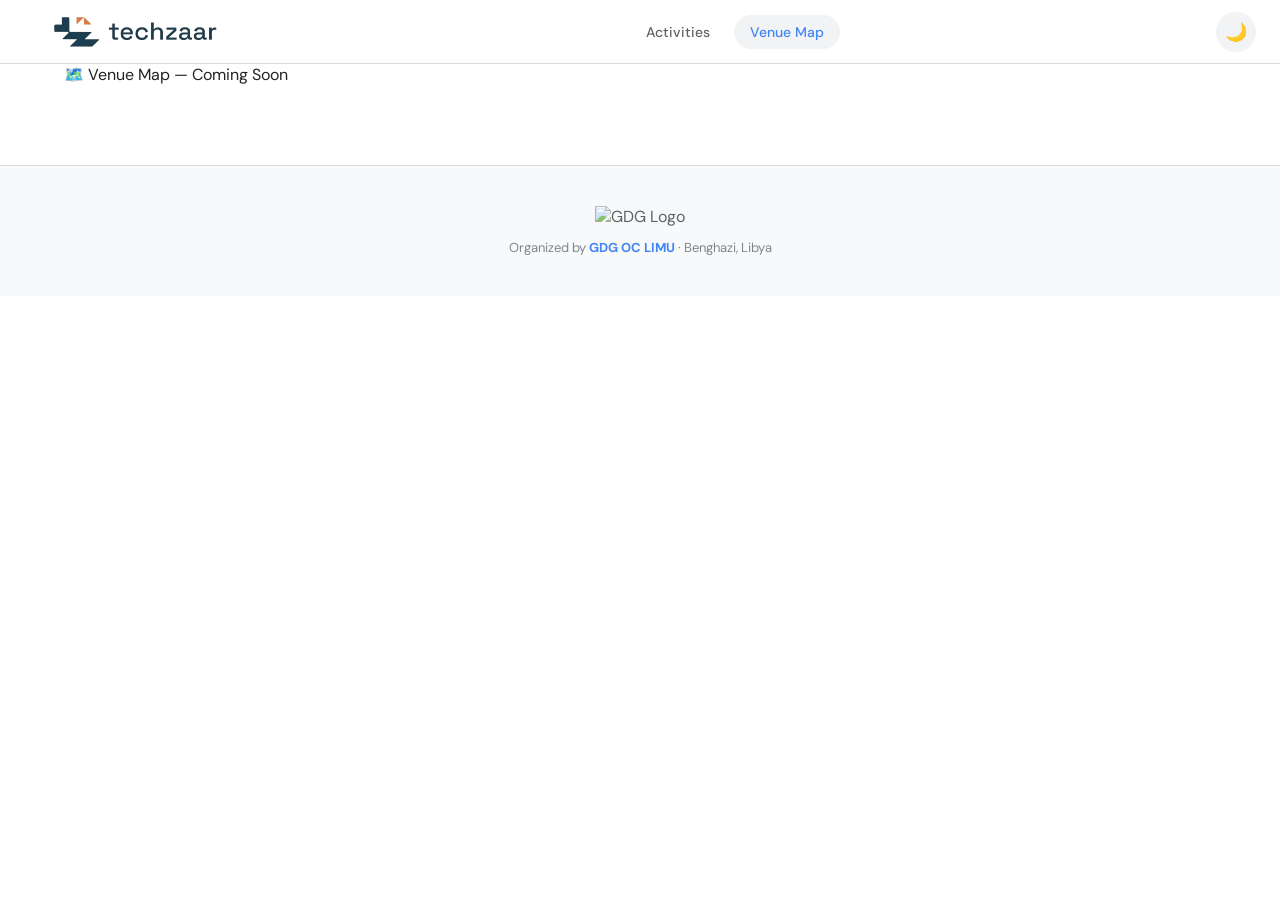
==== map.html @ ad178c6c "feat: implement dual TechZaar logos and update activity descriptions" ====
<!DOCTYPE html>
<html lang="en">

<head>
    <meta charset="UTF-8" />
    <meta name="viewport" content="width=device-width, initial-scale=1.0" />
    <title>Venue Map — TechZaar</title>
    <link rel="stylesheet" href="assets/css/style.css" />
    <link rel="stylesheet" href="assets/css/map.css" />
</head>

<body>

    <nav class="navbar" role="navigation" aria-label="Main navigation">
        <a href="index.html" class="nav-brand" aria-label="TechZaar Home">
            <img src="assets/images/techzaar.png" alt="TechZaar Logo" class="brand-logo logo-light" />
            <img src="assets/images/techzaar-dark.png" alt="TechZaar Logo" class="brand-logo logo-dark" />
        </a>
        <ul class="nav-links" id="navLinks" role="list">
            <li><a href="index.html">Activities</a></li>
            <li><a href="map.html" class="active">Venue Map</a></li>
        </ul>
        <div class="nav-actions">
            <button class="theme-toggle" id="themeToggle" aria-label="Toggle dark mode">🌙</button>
            <button class="hamburger" id="hamburger" aria-label="Open menu" aria-expanded="false">
                <span></span><span></span><span></span>
            </button>
        </div>
    </nav>

    <main style="padding-top:64px;">
        <div class="container">
            <div class="map-placeholder">
                🗺️ Venue Map — Coming Soon
            </div>
        </div>
    </main>

    <footer>
        <img src="assets/images/gdg-logo.webp" alt="GDG Logo" class="footer-logo" />
        <p>Organized by <strong>GDG OC LIMU</strong> · Benghazi, Libya</p>
    </footer>

    <script src="assets/js/main.js"></script>
    <script src="assets/js/map.js"></script>
</body>

</html>
---- assets/css/style.css ----
@import url('https://fonts.googleapis.com/css2?family=Google+Sans:wght@400;500;700&family=Google+Sans+Display:wght@400;700&family=Roboto+Mono:wght@400;500&display=swap');
@import url('https://fonts.googleapis.com/css2?family=DM+Sans:wght@300;400;500;600;700&family=DM+Mono:wght@400;500&display=swap');

:root {
    /* Google Brand Colors */
    --g-blue: #4285F4;
    --g-red: #EA4335;
    --g-yellow: #FBBC04;
    --g-green: #34A853;

    /* Light Mode */
    --bg-primary: #FFFFFF;
    --bg-secondary: #F8F9FA;
    --bg-surface: #FFFFFF;
    --bg-elevated: #F1F3F4;
    --text-primary: #202124;
    --text-secondary: #5F6368;
    --text-tertiary: #80868B;
    --border-color: #DADCE0;
    --shadow-sm: 0 1px 3px rgba(60, 64, 67, 0.12), 0 1px 2px rgba(60, 64, 67, 0.08);
    --shadow-md: 0 2px 6px rgba(60, 64, 67, 0.15), 0 1px 4px rgba(60, 64, 67, 0.1);
    --shadow-lg: 0 4px 16px rgba(60, 64, 67, 0.2), 0 2px 8px rgba(60, 64, 67, 0.12);
    --nav-bg: rgba(255, 255, 255, 0.92);
    --chip-bg: #E8F0FE;
    --chip-text: #1967D2;
}

[data-theme="dark"] {
    --bg-primary: #0D0D0D;
    --bg-secondary: #141414;
    --bg-surface: #1C1C1E;
    --bg-elevated: #2C2C2E;
    --text-primary: #E8EAED;
    --text-secondary: #9AA0A6;
    --text-tertiary: #5F6368;
    --border-color: #2C2C2E;
    --shadow-sm: 0 1px 3px rgba(0, 0, 0, 0.4), 0 1px 2px rgba(0, 0, 0, 0.3);
    --shadow-md: 0 2px 6px rgba(0, 0, 0, 0.5), 0 1px 4px rgba(0, 0, 0, 0.4);
    --shadow-lg: 0 4px 16px rgba(0, 0, 0, 0.6), 0 2px 8px rgba(0, 0, 0, 0.5);
    --nav-bg: rgba(13, 13, 13, 0.92);
    --chip-bg: #1A237E22;
    --chip-text: #8AB4F8;
}

*,
*::before,
*::after {
    box-sizing: border-box;
    margin: 0;
    padding: 0;
}

html {
    scroll-behavior: smooth;
}

body {
    font-family: 'DM Sans', sans-serif;
    background: var(--bg-primary);
    color: var(--text-primary);
    transition: background 0.3s ease, color 0.3s ease;
    -webkit-font-smoothing: antialiased;
    overflow-x: hidden;
}

/* ── NAVBAR ── */
.navbar {
    position: fixed;
    top: 0;
    left: 0;
    right: 0;
    z-index: 1000;
    background: var(--nav-bg);
    backdrop-filter: blur(20px);
    -webkit-backdrop-filter: blur(20px);
    border-bottom: 1px solid var(--border-color);
    padding: 0 24px;
    height: 64px;
    display: flex;
    align-items: center;
    justify-content: space-between;
    transition: background 0.3s ease, border-color 0.3s ease;
}

.nav-brand {
    display: flex;
    align-items: center;
    gap: 12px;
    text-decoration: none;
}

.brand-logo {
    height: 38px;
    width: auto;
    object-fit: contain;
    display: block;
}

.logo-dark {
    display: none;
}

[data-theme="dark"] .logo-light {
    display: none;
}

[data-theme="dark"] .logo-dark {
    display: block;
}

.nav-links {
    display: flex;
    align-items: center;
    gap: 8px;
    list-style: none;
}

.nav-links a {
    font-family: 'DM Sans', sans-serif;
    font-size: 14px;
    font-weight: 500;
    color: var(--text-secondary);
    text-decoration: none;
    padding: 8px 16px;
    border-radius: 20px;
    transition: all 0.2s ease;
}

.nav-links a:hover,
.nav-links a.active {
    background: var(--bg-elevated);
    color: var(--text-primary);
}

.nav-links a.active {
    color: var(--g-blue);
}

.nav-actions {
    display: flex;
    align-items: center;
    gap: 8px;
}

/* Theme Toggle */
.theme-toggle {
    width: 40px;
    height: 40px;
    border-radius: 50%;
    border: none;
    background: var(--bg-elevated);
    color: var(--text-secondary);
    cursor: pointer;
    display: flex;
    align-items: center;
    justify-content: center;
    transition: all 0.2s ease;
    font-size: 18px;
}

.theme-toggle:hover {
    background: var(--border-color);
    color: var(--text-primary);
}

/* Mobile menu */
.hamburger {
    display: none;
    flex-direction: column;
    gap: 5px;
    background: none;
    border: none;
    cursor: pointer;
    padding: 8px;
}

.hamburger span {
    display: block;
    width: 22px;
    height: 2px;
    background: var(--text-primary);
    border-radius: 2px;
    transition: all 0.3s ease;
}

/* ── FOOTER ── */
footer {
    background: var(--bg-secondary);
    border-top: 1px solid var(--border-color);
    padding: 40px 24px;
    text-align: center;
    margin-top: 80px;
}

.footer-logo {
    width: 32px;
    height: 32px;
    object-fit: contain;
    margin-bottom: 12px;
    opacity: 0.7;
}

footer p {
    font-size: 13px;
    color: var(--text-tertiary);
    font-weight: 400;
}

footer strong {
    color: var(--g-blue);
}

/* ── UTILITY ── */
.container {
    max-width: 1200px;
    margin: 0 auto;
    padding: 0 24px;
}

.google-dot {
    display: inline-block;
    width: 8px;
    height: 8px;
    border-radius: 50%;
}

.dot-blue {
    background: var(--g-blue);
}

.dot-red {
    background: var(--g-red);
}

.dot-yellow {
    background: var(--g-yellow);
}

.dot-green {
    background: var(--g-green);
}

/* ── RESPONSIVE ── */
@media (max-width: 768px) {
    .nav-links {
        display: none;
        position: absolute;
        top: 64px;
        left: 0;
        right: 0;
        background: var(--bg-surface);
        border-bottom: 1px solid var(--border-color);
        flex-direction: column;
        padding: 16px;
        gap: 4px;
    }

    .nav-links.open {
        display: flex;
    }

    .nav-links a {
        width: 100%;
        text-align: center;
    }

    .hamburger {
        display: flex;
    }
}
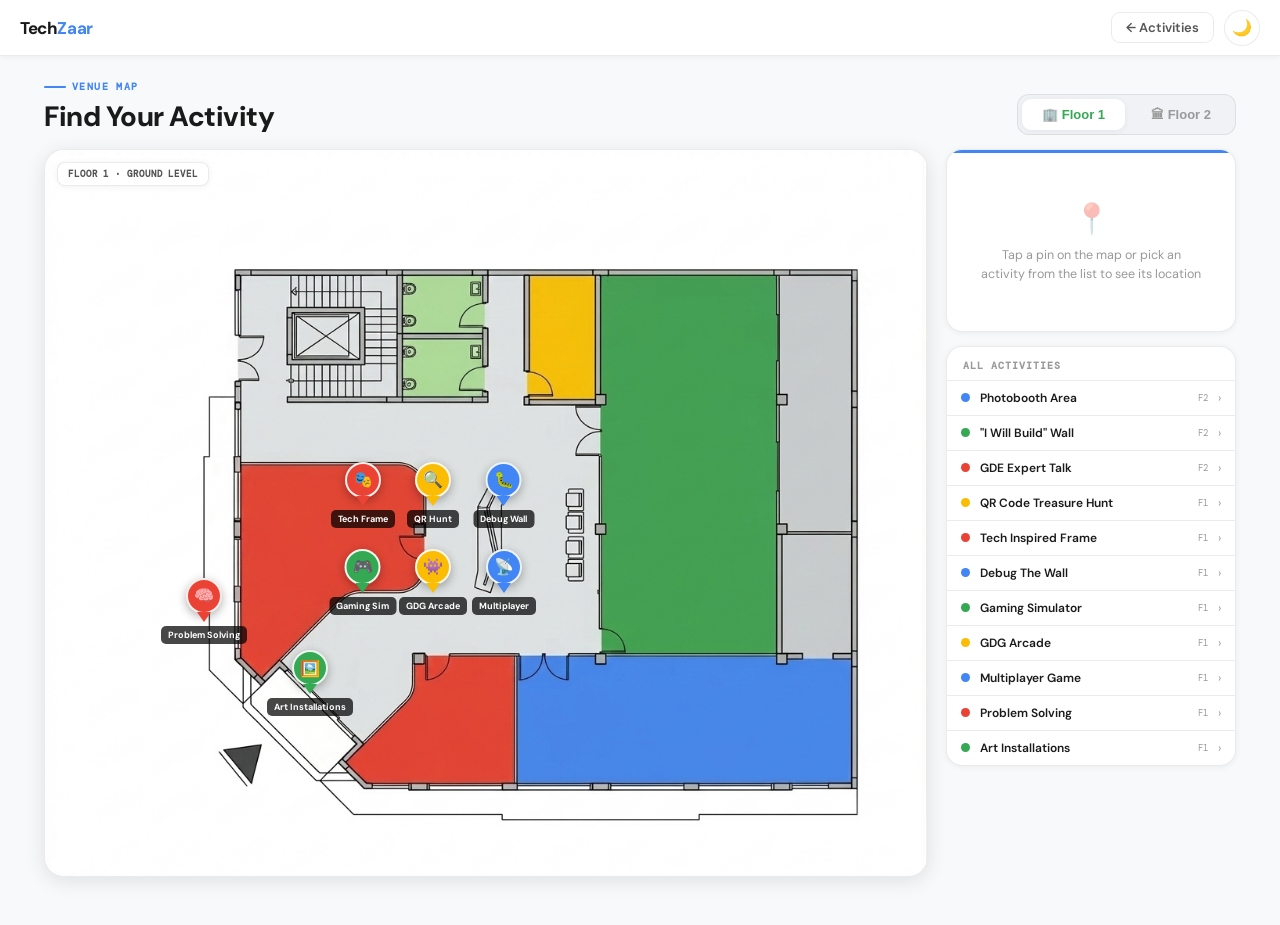
==== commit 98dd89e5: "map" ====
--- a/map.html
+++ b/map.html
@@ -1,48 +1,910 @@
 <!DOCTYPE html>
-<html lang="en">
+<html lang="en" data-theme="light">
 
 <head>
-    <meta charset="UTF-8" />
-    <meta name="viewport" content="width=device-width, initial-scale=1.0" />
-    <title>Venue Map — TechZaar</title>
-    <link rel="stylesheet" href="assets/css/style.css" />
-    <link rel="stylesheet" href="assets/css/map.css" />
+    <meta charset="UTF-8">
+    <meta name="viewport" content="width=device-width, initial-scale=1.0">
+    <title>TechZaar — Venue Map</title>
+    <link rel="preconnect" href="https://fonts.googleapis.com">
+    <link rel="preconnect" href="https://fonts.gstatic.com" crossorigin>
+    <link
+        href="https://fonts.googleapis.com/css2?family=DM+Sans:wght@400;500;600;700;800&family=DM+Mono:wght@500;600&display=swap"
+        rel="stylesheet">
+    <style>
+        :root {
+            --blue: #4285F4;
+            --red: #EA4335;
+            --yellow: #FBBC04;
+            --green: #34A853;
+            --bg: #f8f9fa;
+            --bg2: #f0f2f5;
+            --surf: rgba(255, 255, 255, .88);
+            --elev: #fff;
+            --t1: #1a1a1a;
+            --t2: #555;
+            --t3: #999;
+            --bdr: rgba(0, 0, 0, .08);
+            --s1: 0 1px 6px rgba(0, 0, 0, .06);
+            --s2: 0 4px 20px rgba(0, 0, 0, .10);
+            --s3: 0 8px 32px rgba(0, 0, 0, .14);
+        }
+
+        [data-theme="dark"] {
+            --bg: #0f0f0f;
+            --bg2: #1a1a1a;
+            --surf: rgba(28, 28, 28, .92);
+            --elev: #202020;
+            --t1: #f0f0f0;
+            --t2: #aaa;
+            --t3: #666;
+            --bdr: rgba(255, 255, 255, .08);
+            --s1: 0 1px 6px rgba(0, 0, 0, .3);
+            --s2: 0 4px 20px rgba(0, 0, 0, .4);
+            --s3: 0 8px 32px rgba(0, 0, 0, .5);
+        }
+
+        * {
+            margin: 0;
+            padding: 0;
+            box-sizing: border-box;
+        }
+
+        body {
+            font-family: 'DM Sans', sans-serif;
+            background: var(--bg);
+            color: var(--t1);
+            min-height: 100vh;
+        }
+
+        /* NAV */
+        nav {
+            position: fixed;
+            top: 0;
+            left: 0;
+            right: 0;
+            z-index: 100;
+            height: 56px;
+            display: flex;
+            align-items: center;
+            justify-content: space-between;
+            padding: 0 20px;
+            background: var(--surf);
+            backdrop-filter: blur(16px);
+            -webkit-backdrop-filter: blur(16px);
+            border-bottom: 1px solid var(--bdr);
+            box-shadow: var(--s1);
+        }
+
+        .brand {
+            font-size: 17px;
+            font-weight: 800;
+            letter-spacing: -.4px;
+            color: var(--t1);
+            text-decoration: none;
+        }
+
+        .brand em {
+            font-style: normal;
+            color: var(--blue);
+        }
+
+        .nav-right {
+            display: flex;
+            align-items: center;
+            gap: 10px;
+        }
+
+        .back-btn {
+            display: flex;
+            align-items: center;
+            gap: 6px;
+            font-size: 13px;
+            font-weight: 600;
+            color: var(--t2);
+            text-decoration: none;
+            padding: 6px 14px;
+            border-radius: 9px;
+            border: 1.5px solid var(--bdr);
+            background: var(--elev);
+            transition: all .2s;
+        }
+
+        .back-btn:hover {
+            color: var(--blue);
+            border-color: var(--blue);
+        }
+
+        .theme-btn {
+            width: 36px;
+            height: 36px;
+            border-radius: 50%;
+            border: 1.5px solid var(--bdr);
+            background: var(--elev);
+            cursor: pointer;
+            font-size: 16px;
+            display: flex;
+            align-items: center;
+            justify-content: center;
+        }
+
+        /* PAGE */
+        .page {
+            padding-top: 56px;
+        }
+
+        .map-header {
+            max-width: 1240px;
+            margin: 0 auto;
+            padding: 24px 24px 14px;
+            display: flex;
+            align-items: flex-end;
+            justify-content: space-between;
+            flex-wrap: wrap;
+            gap: 12px;
+        }
+
+        .eyebrow {
+            font-family: 'DM Mono', monospace;
+            font-size: 10px;
+            font-weight: 600;
+            letter-spacing: .14em;
+            text-transform: uppercase;
+            color: var(--blue);
+            display: flex;
+            align-items: center;
+            gap: 6px;
+            margin-bottom: 5px;
+        }
+
+        .eyebrow::before {
+            content: '';
+            width: 22px;
+            height: 2px;
+            background: var(--blue);
+            border-radius: 2px;
+        }
+
+        h1 {
+            font-size: clamp(20px, 3.5vw, 28px);
+            font-weight: 800;
+            letter-spacing: -.5px;
+        }
+
+        /* Floor tabs */
+        .floor-tabs {
+            display: flex;
+            gap: 6px;
+            background: var(--bg2);
+            border-radius: 12px;
+            padding: 4px;
+            border: 1px solid var(--bdr);
+        }
+
+        .ftab {
+            padding: 8px 20px;
+            border-radius: 9px;
+            font-size: 13px;
+            font-weight: 700;
+            cursor: pointer;
+            border: none;
+            background: transparent;
+            color: var(--t3);
+            transition: all .22s;
+        }
+
+        .ftab.active {
+            background: var(--elev);
+            color: var(--t1);
+            box-shadow: var(--s1);
+        }
+
+        .ftab.active.f1 {
+            color: var(--green);
+        }
+
+        .ftab.active.f2 {
+            color: var(--blue);
+        }
+
+        /* LAYOUT */
+        .map-layout {
+            max-width: 1240px;
+            margin: 0 auto;
+            padding: 0 24px 48px;
+            display: grid;
+            grid-template-columns: 1fr 290px;
+            gap: 18px;
+            align-items: start;
+        }
+
+        /* MAP CONTAINER */
+        .map-wrap {
+            border-radius: 20px;
+            border: 1.5px solid var(--bdr);
+            box-shadow: var(--s2);
+            overflow: hidden;
+            background: var(--elev);
+        }
+
+        .map-floor {
+            display: none;
+            position: relative;
+        }
+
+        .map-floor.on {
+            display: block;
+        }
+
+        /* THE REAL MAP IMAGE */
+        .map-img {
+            width: 100%;
+            display: block;
+            height: auto;
+        }
+
+        /* PIN OVERLAY — sits on top of image */
+        .pins-overlay {
+            position: absolute;
+            inset: 0;
+            pointer-events: none;
+        }
+
+        .pin {
+            position: absolute;
+            transform: translate(-50%, -100%);
+            pointer-events: all;
+            cursor: pointer;
+            display: flex;
+            flex-direction: column;
+            align-items: center;
+            transition: transform .2s;
+        }
+
+        .pin:hover {
+            transform: translate(-50%, -100%) scale(1.15);
+        }
+
+        /* Pin head */
+        .pin-head {
+            width: 36px;
+            height: 36px;
+            border-radius: 50%;
+            display: flex;
+            align-items: center;
+            justify-content: center;
+            font-size: 16px;
+            box-shadow: 0 3px 10px rgba(0, 0, 0, .3);
+            border: 2.5px solid rgba(255, 255, 255, .9);
+            transition: box-shadow .25s;
+            flex-shrink: 0;
+        }
+
+        .pin:hover .pin-head {
+            box-shadow: 0 5px 18px rgba(0, 0, 0, .45);
+        }
+
+        .pin.lit .pin-head {
+            animation: glow .9s ease infinite;
+        }
+
+        /* Pin tail */
+        .pin-tail {
+            width: 0;
+            height: 0;
+            border-left: 7px solid transparent;
+            border-right: 7px solid transparent;
+            margin-top: -2px;
+        }
+
+        /* Pin label */
+        .pin-label {
+            background: rgba(0, 0, 0, .72);
+            color: #fff;
+            font-size: 9px;
+            font-weight: 700;
+            padding: 3px 7px;
+            border-radius: 5px;
+            white-space: nowrap;
+            margin-top: 4px;
+            font-family: 'DM Sans', sans-serif;
+            pointer-events: none;
+        }
+
+        /* Pulse ring on lit pin */
+        .pin.lit::before {
+            content: '';
+            position: absolute;
+            top: 50%;
+            left: 50%;
+            transform: translate(-50%, -60%);
+            width: 36px;
+            height: 36px;
+            border-radius: 50%;
+            border: 3px solid var(--pin-color, #4285F4);
+            animation: ripple 1.1s ease-out infinite;
+            pointer-events: none;
+        }
+
+        @keyframes ripple {
+            0% {
+                transform: translate(-50%, -60%) scale(1);
+                opacity: .8;
+            }
+
+            100% {
+                transform: translate(-50%, -60%) scale(2.2);
+                opacity: 0;
+            }
+        }
+
+        @keyframes glow {
+
+            0%,
+            100% {
+                box-shadow: 0 3px 10px rgba(0, 0, 0, .3), 0 0 0 0 var(--pin-color, #4285F4);
+            }
+
+            50% {
+                box-shadow: 0 5px 18px rgba(0, 0, 0, .4), 0 0 18px 4px var(--pin-color, #4285F4);
+            }
+        }
+
+        /* Floor badge */
+        .floor-badge {
+            position: absolute;
+            top: 12px;
+            left: 12px;
+            z-index: 10;
+            font-family: 'DM Mono', monospace;
+            font-size: 9px;
+            font-weight: 600;
+            letter-spacing: .1em;
+            text-transform: uppercase;
+            background: var(--elev);
+            border: 1px solid var(--bdr);
+            padding: 5px 10px;
+            border-radius: 8px;
+            color: var(--t2);
+            box-shadow: var(--s1);
+        }
+
+        /* SIDEBAR */
+        .sidebar {
+            display: flex;
+            flex-direction: column;
+            gap: 14px;
+        }
+
+        .info-card {
+            background: var(--elev);
+            border-radius: 16px;
+            border: 1.5px solid var(--bdr);
+            box-shadow: var(--s1);
+            overflow: hidden;
+        }
+
+        .info-bar {
+            height: 3px;
+            background: var(--blue);
+            transition: background .3s;
+        }
+
+        .info-body {
+            padding: 18px;
+        }
+
+        .info-empty {
+            display: flex;
+            flex-direction: column;
+            align-items: center;
+            gap: 8px;
+            padding: 28px 16px;
+            text-align: center;
+            color: var(--t3);
+        }
+
+        .info-empty-ico {
+            font-size: 30px;
+            opacity: .35;
+        }
+
+        .info-empty-txt {
+            font-size: 12.5px;
+            line-height: 1.55;
+        }
+
+        .info-detail {
+            display: none;
+        }
+
+        .info-detail.on {
+            display: block;
+        }
+
+        .info-floor {
+            display: inline-block;
+            font-family: 'DM Mono', monospace;
+            font-size: 9px;
+            font-weight: 600;
+            letter-spacing: .1em;
+            text-transform: uppercase;
+            padding: 3px 9px;
+            border-radius: 5px;
+            margin-bottom: 10px;
+        }
+
+        .info-ico {
+            font-size: 26px;
+            display: block;
+            margin-bottom: 6px;
+        }
+
+        .info-name {
+            font-size: 15px;
+            font-weight: 800;
+            letter-spacing: -.3px;
+            margin-bottom: 5px;
+        }
+
+        .info-desc {
+            font-size: 12px;
+            line-height: 1.65;
+            color: var(--t2);
+            margin-bottom: 12px;
+        }
+
+        .info-loc {
+            display: flex;
+            align-items: flex-start;
+            gap: 8px;
+            background: var(--bg2);
+            border-radius: 9px;
+            padding: 9px 12px;
+            font-size: 12px;
+            font-weight: 600;
+        }
+
+        .info-tag {
+            display: inline-flex;
+            align-items: center;
+            gap: 4px;
+            font-family: 'DM Mono', monospace;
+            font-size: 9px;
+            font-weight: 600;
+            letter-spacing: .05em;
+            text-transform: uppercase;
+            padding: 4px 9px;
+            border-radius: 6px;
+            margin-top: 10px;
+        }
+
+        /* List */
+        .act-list {
+            background: var(--elev);
+            border-radius: 16px;
+            border: 1.5px solid var(--bdr);
+            box-shadow: var(--s1);
+            overflow: hidden;
+        }
+
+        .list-hdr {
+            padding: 12px 16px 8px;
+            font-size: 10px;
+            font-weight: 700;
+            color: var(--t3);
+            text-transform: uppercase;
+            letter-spacing: .1em;
+            border-bottom: 1px solid var(--bdr);
+            font-family: 'DM Mono', monospace;
+        }
+
+        .li {
+            display: flex;
+            align-items: center;
+            gap: 10px;
+            padding: 9px 14px;
+            cursor: pointer;
+            border-bottom: 1px solid var(--bdr);
+            transition: background .15s;
+        }
+
+        .li:last-child {
+            border-bottom: none;
+        }
+
+        .li:hover {
+            background: var(--bg2);
+        }
+
+        .li.on {
+            background: color-mix(in srgb, var(--lc) 10%, transparent);
+        }
+
+        .li-dot {
+            width: 9px;
+            height: 9px;
+            border-radius: 50%;
+            background: var(--lc);
+            flex-shrink: 0;
+        }
+
+        .li-name {
+            font-size: 12px;
+            font-weight: 600;
+            flex: 1;
+            color: var(--t1);
+        }
+
+        .li-fl {
+            font-family: 'DM Mono', monospace;
+            font-size: 9px;
+            color: var(--t3);
+            flex-shrink: 0;
+        }
+
+        .li-arr {
+            font-size: 12px;
+            color: var(--t3);
+        }
+
+        /* Toast */
+        .toast {
+            position: fixed;
+            bottom: 24px;
+            left: 50%;
+            transform: translateX(-50%) translateY(100px);
+            background: var(--t1);
+            color: var(--bg);
+            border-radius: 50px;
+            padding: 11px 22px;
+            font-size: 13px;
+            font-weight: 700;
+            box-shadow: var(--s3);
+            z-index: 300;
+            transition: transform .4s cubic-bezier(.34, 1.56, .64, 1);
+            display: flex;
+            align-items: center;
+            gap: 10px;
+            white-space: nowrap;
+            max-width: 90vw;
+        }
+
+        .toast.on {
+            transform: translateX(-50%) translateY(0);
+        }
+
+        .toast-dot {
+            width: 8px;
+            height: 8px;
+            border-radius: 50%;
+            flex-shrink: 0;
+        }
+
+        /* Responsive */
+        @media(max-width:900px) {
+            .map-layout {
+                grid-template-columns: 1fr;
+            }
+
+            .sidebar {
+                flex-direction: row;
+                flex-wrap: wrap;
+            }
+
+            .info-card,
+            .act-list {
+                flex: 1;
+                min-width: 250px;
+            }
+        }
+
+        @media(max-width:500px) {
+
+            .map-header,
+            .map-layout {
+                padding-left: 14px;
+                padding-right: 14px;
+            }
+
+            .pin-label {
+                display: none;
+            }
+        }
+    </style>
 </head>
 
 <body>
 
-    <nav class="navbar" role="navigation" aria-label="Main navigation">
-        <a href="index.html" class="nav-brand" aria-label="TechZaar Home">
-            <img src="assets/images/techzaar.png" alt="TechZaar Logo" class="brand-logo logo-light" />
-            <img src="assets/images/techzaar-dark.png" alt="TechZaar Logo" class="brand-logo logo-dark" />
-        </a>
-        <ul class="nav-links" id="navLinks" role="list">
-            <li><a href="index.html">Activities</a></li>
-            <li><a href="map.html" class="active">Venue Map</a></li>
-        </ul>
-        <div class="nav-actions">
-            <button class="theme-toggle" id="themeToggle" aria-label="Toggle dark mode">🌙</button>
-            <button class="hamburger" id="hamburger" aria-label="Open menu" aria-expanded="false">
-                <span></span><span></span><span></span>
-            </button>
+    <nav>
+        <a href="index.html" class="brand">Tech<em>Zaar</em></a>
+        <div class="nav-right">
+            <a href="index.html" class="back-btn">← Activities</a>
+            <button class="theme-btn" id="themeToggle">🌙</button>
         </div>
     </nav>
 
-    <main style="padding-top:64px;">
-        <div class="container">
-            <div class="map-placeholder">
-                🗺️ Venue Map — Coming Soon
+    <div class="page">
+        <div class="map-header">
+            <div>
+                <div class="eyebrow">Venue Map</div>
+                <h1>Find Your Activity</h1>
+            </div>
+            <div class="floor-tabs">
+                <button class="ftab f1 active" onclick="switchFloor(1)">🏢 Floor 1</button>
+                <button class="ftab f2" onclick="switchFloor(2)">🏛 Floor 2</button>
             </div>
         </div>
-    </main>
-
-    <footer>
-        <img src="assets/images/gdg-logo.webp" alt="GDG Logo" class="footer-logo" />
-        <p>Organized by <strong>GDG OC LIMU</strong> · Benghazi, Libya</p>
-    </footer>
-
-    <script src="assets/js/main.js"></script>
-    <script src="assets/js/map.js"></script>
+
+        <div class="map-layout">
+
+            <!-- MAP -->
+            <div class="map-wrap">
+
+                <!-- ══ FLOOR 1 ══ -->
+                <div class="map-floor on" id="fl1">
+                    <div class="floor-badge">Floor 1 · Ground Level</div>
+                    <img class="map-img" src="assets/images/floor1.png" alt="Floor 1 Map" draggable="false">
+                    <div class="pins-overlay">
+
+                        <!--
+            Floor 1 image: 741×610px
+            Positions based on actual map areas:
+            - GDG Activities/Lobby: center ~45%,55%
+            - Art Exhibitions (Office 1 area): left-center ~28%,72%
+            - Robotics/left area: ~18%,65%
+            - Cafe Casa Mira: bottom-right ~65%,78%
+          -->
+
+                        <!-- QR Hunt — GDG Activities lobby center -->
+                        <div class="pin" id="pin-qr-hunt" style="--pin-color:#FBBC04;left:44%;top:52%"
+                            onclick="pick('qr-hunt')">
+                            <div class="pin-head" style="background:#FBBC04">🔍</div>
+                            <div class="pin-tail" style="border-top:10px solid #FBBC04"></div>
+                            <div class="pin-label">QR Hunt</div>
+                        </div>
+
+                        <!-- Tech Frame — GDG Activities lobby -->
+                        <div class="pin" id="pin-tech-frame" style="--pin-color:#EA4335;left:36%;top:52%"
+                            onclick="pick('tech-frame')">
+                            <div class="pin-head" style="background:#EA4335">🎭</div>
+                            <div class="pin-tail" style="border-top:10px solid #EA4335"></div>
+                            <div class="pin-label">Tech Frame</div>
+                        </div>
+
+                        <!-- Debug Wall — GDG Activities lobby -->
+                        <div class="pin" id="pin-debug-wall" style="--pin-color:#4285F4;left:52%;top:52%"
+                            onclick="pick('debug-wall')">
+                            <div class="pin-head" style="background:#4285F4">🐛</div>
+                            <div class="pin-tail" style="border-top:10px solid #4285F4"></div>
+                            <div class="pin-label">Debug Wall</div>
+                        </div>
+
+                        <!-- Gaming Simulator — GDG Lobby lower -->
+                        <div class="pin" id="pin-gaming" style="--pin-color:#34A853;left:36%;top:64%"
+                            onclick="pick('gaming')">
+                            <div class="pin-head" style="background:#34A853">🎮</div>
+                            <div class="pin-tail" style="border-top:10px solid #34A853"></div>
+                            <div class="pin-label">Gaming Sim</div>
+                        </div>
+
+                        <!-- GDG Arcade — GDG Lobby lower -->
+                        <div class="pin" id="pin-gdg-arcade" style="--pin-color:#FBBC04;left:44%;top:64%"
+                            onclick="pick('gdg-arcade')">
+                            <div class="pin-head" style="background:#FBBC04">👾</div>
+                            <div class="pin-tail" style="border-top:10px solid #FBBC04"></div>
+                            <div class="pin-label">GDG Arcade</div>
+                        </div>
+
+                        <!-- Multiplayer — GDG Lobby lower -->
+                        <div class="pin" id="pin-multiplayer" style="--pin-color:#4285F4;left:52%;top:64%"
+                            onclick="pick('multiplayer')">
+                            <div class="pin-head" style="background:#4285F4">📡</div>
+                            <div class="pin-tail" style="border-top:10px solid #4285F4"></div>
+                            <div class="pin-label">Multiplayer</div>
+                        </div>
+
+                        <!-- Problem Solving — Robotics area left -->
+                        <div class="pin" id="pin-problem-solving" style="--pin-color:#EA4335;left:18%;top:68%"
+                            onclick="pick('problem-solving')">
+                            <div class="pin-head" style="background:#EA4335">🧠</div>
+                            <div class="pin-tail" style="border-top:10px solid #EA4335"></div>
+                            <div class="pin-label">Problem Solving</div>
+                        </div>
+
+                        <!-- Art Installations — Art Exhibitions zone -->
+                        <div class="pin" id="pin-art" style="--pin-color:#34A853;left:30%;top:78%"
+                            onclick="pick('art')">
+                            <div class="pin-head" style="background:#34A853">🖼️</div>
+                            <div class="pin-tail" style="border-top:10px solid #34A853"></div>
+                            <div class="pin-label">Art Installations</div>
+                        </div>
+
+                    </div>
+                </div>
+
+                <!-- ══ FLOOR 2 ══ -->
+                <div class="map-floor" id="fl2">
+                    <div class="floor-badge">Floor 2 · Upper Level</div>
+                    <img class="map-img" src="assets/images/floor2.png" alt="Floor 2 Map" draggable="false">
+                    <div class="pins-overlay">
+
+                        <!--
+            Floor 2 image: 858×687px
+            - Meeting Room (GDE Talk): top center ~52%,18%
+            - Roof Garden left (Build Wall): ~25%,80%
+            - Roof Garden right (Photobooth): ~86%,78%
+          -->
+
+                        <!-- GDE Expert Talk — Meeting Room top center -->
+                        <div class="pin" id="pin-gde-talk" style="--pin-color:#EA4335;left:52%;top:18%"
+                            onclick="pick('gde-talk')">
+                            <div class="pin-head" style="background:#EA4335">🎙️</div>
+                            <div class="pin-tail" style="border-top:10px solid #EA4335"></div>
+                            <div class="pin-label">GDE Expert Talk</div>
+                        </div>
+
+                        <!-- I Will Build Wall — Roof Garden left -->
+                        <div class="pin" id="pin-build-wall" style="--pin-color:#34A853;left:24%;top:78%"
+                            onclick="pick('build-wall')">
+                            <div class="pin-head" style="background:#34A853">🧱</div>
+                            <div class="pin-tail" style="border-top:10px solid #34A853"></div>
+                            <div class="pin-label">Build Wall</div>
+                        </div>
+
+                        <!-- Photobooth — Roof Garden far right (handwritten: Photo booth) -->
+                        <div class="pin" id="pin-photobooth" style="--pin-color:#4285F4;left:86%;top:78%"
+                            onclick="pick('photobooth')">
+                            <div class="pin-head" style="background:#4285F4">📸</div>
+                            <div class="pin-tail" style="border-top:10px solid #4285F4"></div>
+                            <div class="pin-label">Photobooth</div>
+                        </div>
+
+                    </div>
+                </div>
+
+            </div><!-- /map-wrap -->
+
+            <!-- SIDEBAR -->
+            <div class="sidebar">
+
+                <div class="info-card">
+                    <div class="info-bar" id="infoBar"></div>
+                    <div class="info-body">
+                        <div class="info-empty" id="infoEmpty">
+                            <div class="info-empty-ico">📍</div>
+                            <div class="info-empty-txt">Tap a pin on the map or pick an activity from the list to see
+                                its location</div>
+                        </div>
+                        <div class="info-detail" id="infoDetail">
+                            <span class="info-floor" id="infoFloor"></span>
+                            <span class="info-ico" id="infoIco"></span>
+                            <div class="info-name" id="infoName"></div>
+                            <div class="info-desc" id="infoDesc"></div>
+                            <div class="info-loc">📍 <span id="infoLoc"></span></div>
+                            <span class="info-tag" id="infoTag"></span>
+                        </div>
+                    </div>
+                </div>
+
+                <div class="act-list">
+                    <div class="list-hdr">All Activities</div>
+                    <div class="li" style="--lc:#4285F4" data-a="photobooth" onclick="pick('photobooth')">
+                        <div class="li-dot"></div><span class="li-name">Photobooth Area</span><span
+                            class="li-fl">F2</span><span class="li-arr">›</span>
+                    </div>
+                    <div class="li" style="--lc:#34A853" data-a="build-wall" onclick="pick('build-wall')">
+                        <div class="li-dot"></div><span class="li-name">"I Will Build" Wall</span><span
+                            class="li-fl">F2</span><span class="li-arr">›</span>
+                    </div>
+                    <div class="li" style="--lc:#EA4335" data-a="gde-talk" onclick="pick('gde-talk')">
+                        <div class="li-dot"></div><span class="li-name">GDE Expert Talk</span><span
+                            class="li-fl">F2</span><span class="li-arr">›</span>
+                    </div>
+                    <div class="li" style="--lc:#FBBC04" data-a="qr-hunt" onclick="pick('qr-hunt')">
+                        <div class="li-dot"></div><span class="li-name">QR Code Treasure Hunt</span><span
+                            class="li-fl">F1</span><span class="li-arr">›</span>
+                    </div>
+                    <div class="li" style="--lc:#EA4335" data-a="tech-frame" onclick="pick('tech-frame')">
+                        <div class="li-dot"></div><span class="li-name">Tech Inspired Frame</span><span
+                            class="li-fl">F1</span><span class="li-arr">›</span>
+                    </div>
+                    <div class="li" style="--lc:#4285F4" data-a="debug-wall" onclick="pick('debug-wall')">
+                        <div class="li-dot"></div><span class="li-name">Debug The Wall</span><span
+                            class="li-fl">F1</span><span class="li-arr">›</span>
+                    </div>
+                    <div class="li" style="--lc:#34A853" data-a="gaming" onclick="pick('gaming')">
+                        <div class="li-dot"></div><span class="li-name">Gaming Simulator</span><span
+                            class="li-fl">F1</span><span class="li-arr">›</span>
+                    </div>
+                    <div class="li" style="--lc:#FBBC04" data-a="gdg-arcade" onclick="pick('gdg-arcade')">
+                        <div class="li-dot"></div><span class="li-name">GDG Arcade</span><span
+                            class="li-fl">F1</span><span class="li-arr">›</span>
+                    </div>
+                    <div class="li" style="--lc:#4285F4" data-a="multiplayer" onclick="pick('multiplayer')">
+                        <div class="li-dot"></div><span class="li-name">Multiplayer Game</span><span
+                            class="li-fl">F1</span><span class="li-arr">›</span>
+                    </div>
+                    <div class="li" style="--lc:#EA4335" data-a="problem-solving" onclick="pick('problem-solving')">
+                        <div class="li-dot"></div><span class="li-name">Problem Solving</span><span
+                            class="li-fl">F1</span><span class="li-arr">›</span>
+                    </div>
+                    <div class="li" style="--lc:#34A853" data-a="art" onclick="pick('art')">
+                        <div class="li-dot"></div><span class="li-name">Art Installations</span><span
+                            class="li-fl">F1</span><span class="li-arr">›</span>
+                    </div>
+                </div>
+
+            </div>
+        </div>
+    </div>
+
+    <div class="toast" id="toast"><span class="toast-dot" id="tDot"></span><span id="tTxt"></span></div>
+
+    <script>
+        const DATA = {
+            'photobooth': { name: 'Photobooth Area', ico: '📸', floor: 2, loc: 'Roof Garden · Far Right', color: '#4285F4', desc: 'Google-themed photo zone with Gemini prompt & Search bar frames.', tag: '📱 Social Media' },
+            'build-wall': { name: '"I Will Build ___" Wall', ico: '🧱', floor: 2, loc: 'Roof Garden · Left Side', color: '#34A853', desc: 'Complete the sentence on a giant sticky-note board. Be part of the wall of dreams.', tag: '✍️ Interactive' },
+            'gde-talk': { name: 'GDE Expert Talk', ico: '🎙️', floor: 2, loc: 'Meeting Room (35 m²) · Floor 2', color: '#EA4335', desc: 'Live virtual session with an internationally recognized Google Developer Expert.', tag: '🌍 Live Virtual Talk' },
+            'qr-hunt': { name: 'QR Code Treasure Hunt', ico: '🔍', floor: 1, loc: 'GDG Activities · Lobby', color: '#FBBC04', desc: 'QR codes hidden across the venue. Collect them all to win raffle prizes!', tag: '🎁 Raffle Prizes' },
+            'tech-frame': { name: 'Tech Inspired Frame', ico: '🎭', floor: 1, loc: 'GDG Activities · Lobby', color: '#EA4335', desc: 'Step inside a giant frame styled like a Gemini prompt or Google Search bar.', tag: '📷 Photo Op' },
+            'debug-wall': { name: 'Debug The Wall', ico: '🐛', floor: 1, loc: 'GDG Activities · Lobby', color: '#4285F4', desc: 'A 1.5×1.5m printout of code hides one intentional bug — find it!', tag: '💻 Dev Challenge' },
+            'gaming': { name: 'Gaming Simulator', ico: '🎮', floor: 1, loc: 'GDG Activities · Lobby', color: '#34A853', desc: 'Dedicated TV gaming zone with console for friendly competitions.', tag: '🕹️ Entertainment' },
+            'gdg-arcade': { name: 'GDG Arcade', ico: '👾', floor: 1, loc: 'GDG Activities · Lobby', color: '#FBBC04', desc: 'Original mini-games built by the GDG OC team, running on a dedicated TV.', tag: '🎲 GDG-Built' },
+            'multiplayer': { name: 'Multiplayer Game', ico: '📡', floor: 1, loc: 'GDG Activities · Lobby', color: '#4285F4', desc: 'Join from your phone — compete live on the big Gaffar TV screen.', tag: '📲 Phone-Join' },
+            'problem-solving': { name: 'Problem Solving Competition', ico: '🧠', floor: 1, loc: 'Robotics Area · Left Side', color: '#EA4335', desc: 'Test logic and coding skills live. Compete against the Benghazi tech community.', tag: '⚡ Competition' },
+            'art': { name: 'Art Installations', ico: '🖼️', floor: 1, loc: 'Art Exhibitions Zone', color: '#34A853', desc: 'Immersive multi-screen showcases blending tech and creativity.', tag: '🎨 Immersive' },
+        };
+
+        function switchFloor(n) {
+            document.getElementById('fl1').classList.toggle('on', n === 1);
+            document.getElementById('fl2').classList.toggle('on', n === 2);
+            document.querySelectorAll('.ftab').forEach((t, i) => t.classList.toggle('active', i === n - 1));
+        }
+
+        function pick(id) {
+            const a = DATA[id]; if (!a) return;
+            switchFloor(a.floor);
+            document.querySelectorAll('.pin').forEach(p => p.classList.remove('lit'));
+            document.querySelectorAll('.li').forEach(l => l.classList.remove('on'));
+            const pin = document.getElementById('pin-' + id);
+            if (pin) pin.classList.add('lit');
+            const li = document.querySelector('.li[data-a="' + id + '"]');
+            if (li) { li.classList.add('on'); li.scrollIntoView({ behavior: 'smooth', block: 'nearest' }); }
+            document.getElementById('infoEmpty').style.display = 'none';
+            document.getElementById('infoDetail').classList.add('on');
+            document.getElementById('infoBar').style.background = a.color;
+            const fb = document.getElementById('infoFloor');
+            fb.textContent = 'Floor ' + a.floor; fb.style.background = a.color + '20'; fb.style.color = a.color;
+            document.getElementById('infoIco').textContent = a.ico;
+            document.getElementById('infoName').textContent = a.name;
+            document.getElementById('infoDesc').textContent = a.desc;
+            document.getElementById('infoLoc').textContent = a.loc;
+            const tag = document.getElementById('infoTag');
+            tag.textContent = a.tag; tag.style.background = a.color + '18'; tag.style.color = a.color;
+            const toast = document.getElementById('toast');
+            document.getElementById('tDot').style.background = a.color;
+            document.getElementById('tTxt').textContent = a.ico + ' ' + a.name + ' · Floor ' + a.floor;
+            toast.classList.add('on');
+            clearTimeout(window._tt);
+            window._tt = setTimeout(() => toast.classList.remove('on'), 3000);
+        }
+
+        // URL param from index
+        window.addEventListener('DOMContentLoaded', () => {
+            const act = new URLSearchParams(location.search).get('activity');
+            if (act && DATA[act]) setTimeout(() => pick(act), 200);
+        });
+
+        // Theme
+        const T = document.getElementById('themeToggle'), R = document.documentElement;
+        const sv = localStorage.getItem('tz-theme') || 'light';
+        R.setAttribute('data-theme', sv); T.textContent = sv === 'dark' ? '☀️' : '🌙';
+        T.addEventListener('click', () => {
+            const n = R.getAttribute('data-theme') === 'dark' ? 'light' : 'dark';
+            R.setAttribute('data-theme', n); localStorage.setItem('tz-theme', n);
+            T.textContent = n === 'dark' ? '☀️' : '🌙';
+        });
+    </script>
 </body>
 
 </html>
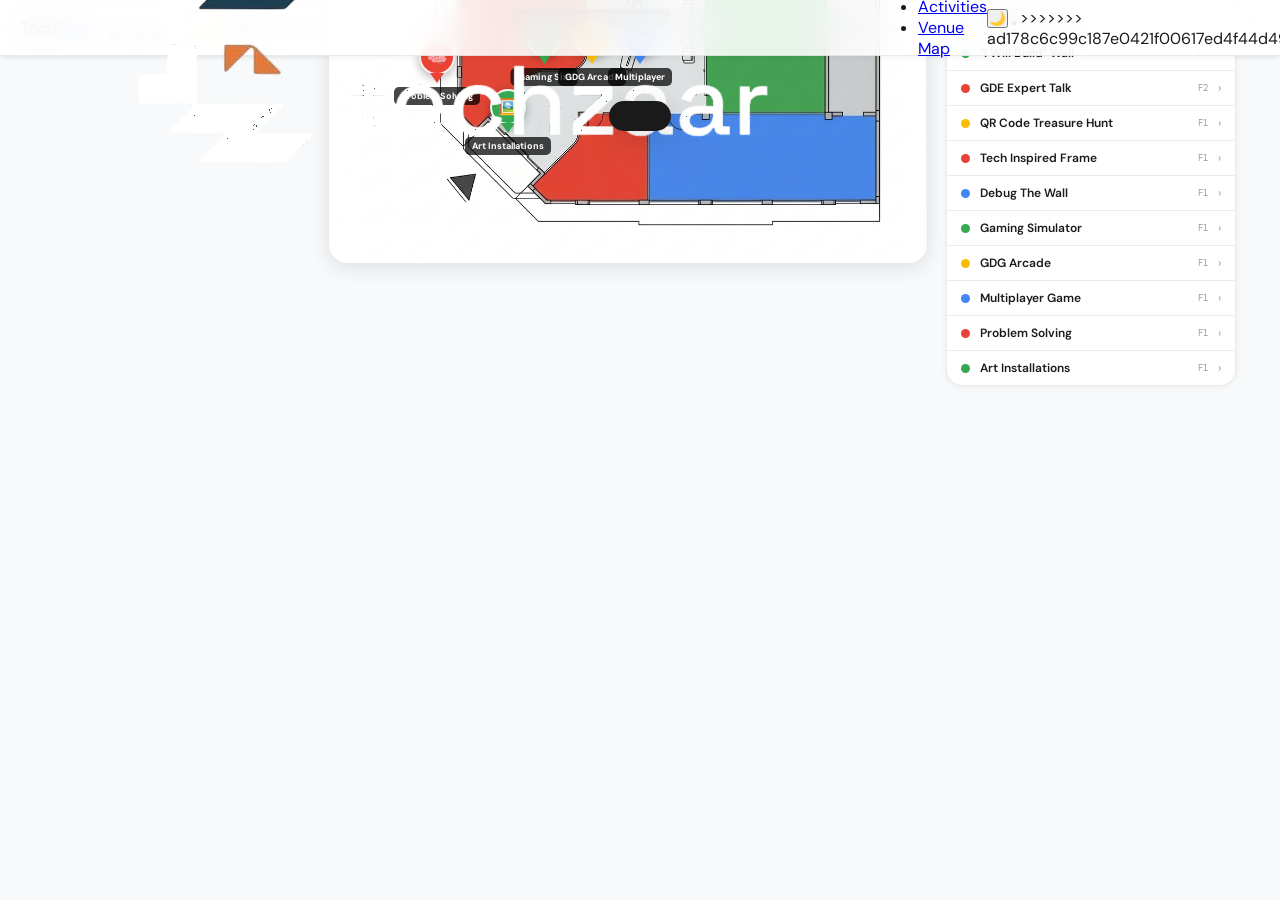
==== commit 217c0f09: "map" ====
--- a/map.html
+++ b/map.html
@@ -615,11 +615,28 @@
 
 <body>
 
+<<<<<<< HEAD
     <nav>
         <a href="index.html" class="brand">Tech<em>Zaar</em></a>
         <div class="nav-right">
             <a href="index.html" class="back-btn">← Activities</a>
             <button class="theme-btn" id="themeToggle">🌙</button>
+=======
+    <nav class="navbar" role="navigation" aria-label="Main navigation">
+        <a href="index.html" class="nav-brand" aria-label="TechZaar Home">
+            <img src="assets/images/techzaar.png" alt="TechZaar Logo" class="brand-logo logo-light" />
+            <img src="assets/images/techzaar-dark.png" alt="TechZaar Logo" class="brand-logo logo-dark" />
+        </a>
+        <ul class="nav-links" id="navLinks" role="list">
+            <li><a href="index.html">Activities</a></li>
+            <li><a href="map.html" class="active">Venue Map</a></li>
+        </ul>
+        <div class="nav-actions">
+            <button class="theme-toggle" id="themeToggle" aria-label="Toggle dark mode">🌙</button>
+            <button class="hamburger" id="hamburger" aria-label="Open menu" aria-expanded="false">
+                <span></span><span></span><span></span>
+            </button>
+>>>>>>> ad178c6c99c187e0421f00617ed4f44d499e49fd
         </div>
     </nav>
 
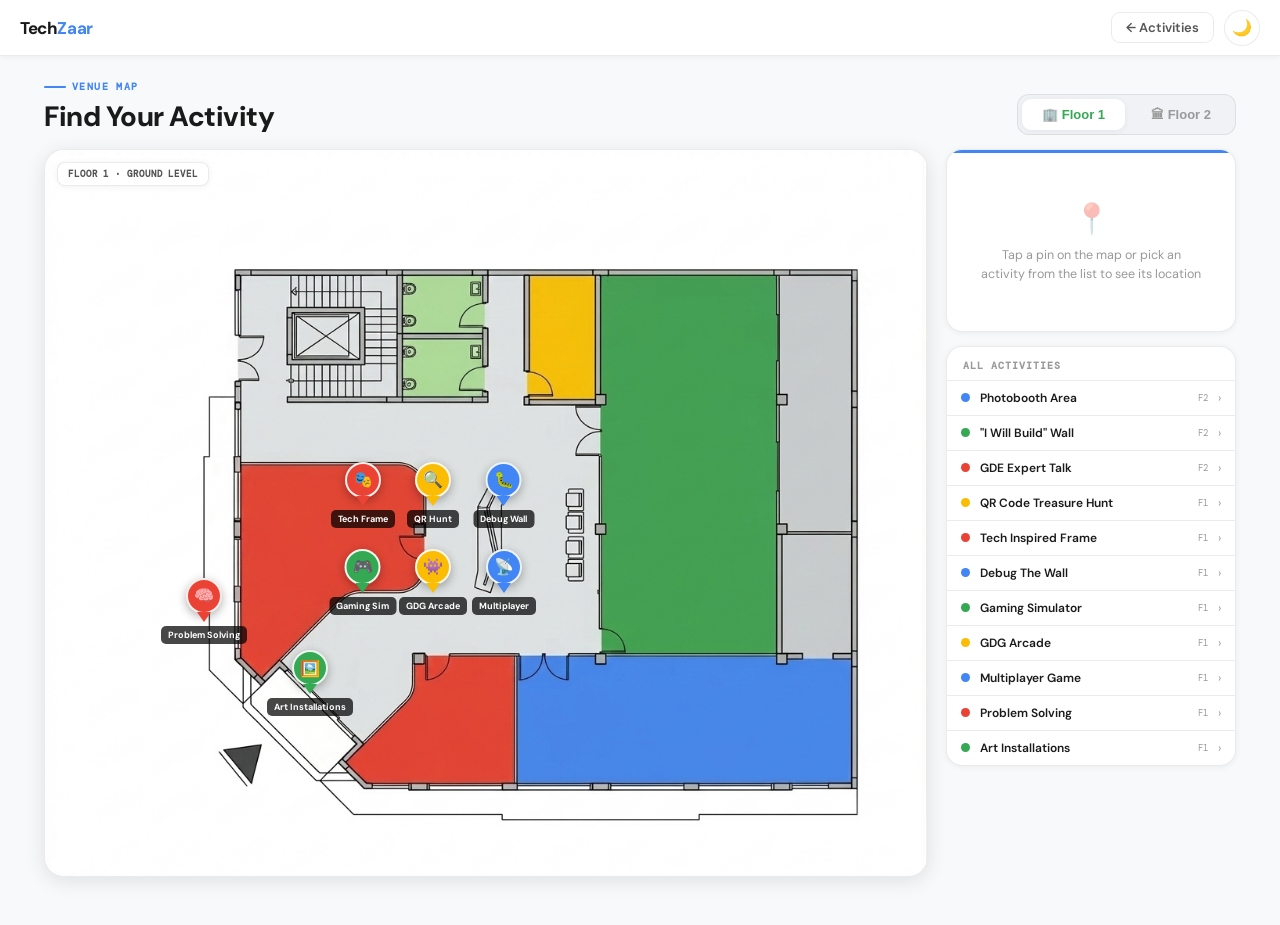
==== commit 2bd406e9: "fixed map" ====
--- a/map.html
+++ b/map.html
@@ -2,8 +2,8 @@
 <html lang="en" data-theme="light">
 
 <head>
-    <meta charset="UTF-8">
-    <meta name="viewport" content="width=device-width, initial-scale=1.0">
+    <meta charset="UTF-8" />
+    <meta name="viewport" content="width=device-width, initial-scale=1.0" />
     <title>TechZaar — Venue Map</title>
     <link rel="preconnect" href="https://fonts.googleapis.com">
     <link rel="preconnect" href="https://fonts.gstatic.com" crossorigin>
@@ -235,14 +235,12 @@
             display: block;
         }
 
-        /* THE REAL MAP IMAGE */
         .map-img {
             width: 100%;
             display: block;
             height: auto;
         }
 
-        /* PIN OVERLAY — sits on top of image */
         .pins-overlay {
             position: absolute;
             inset: 0;
@@ -264,7 +262,6 @@
             transform: translate(-50%, -100%) scale(1.15);
         }
 
-        /* Pin head */
         .pin-head {
             width: 36px;
             height: 36px;
@@ -287,7 +284,6 @@
             animation: glow .9s ease infinite;
         }
 
-        /* Pin tail */
         .pin-tail {
             width: 0;
             height: 0;
@@ -296,7 +292,6 @@
             margin-top: -2px;
         }
 
-        /* Pin label */
         .pin-label {
             background: rgba(0, 0, 0, .72);
             color: #fff;
@@ -310,7 +305,6 @@
             pointer-events: none;
         }
 
-        /* Pulse ring on lit pin */
         .pin.lit::before {
             content: '';
             position: absolute;
@@ -349,7 +343,6 @@
             }
         }
 
-        /* Floor badge */
         .floor-badge {
             position: absolute;
             top: 12px;
@@ -615,28 +608,11 @@
 
 <body>
 
-<<<<<<< HEAD
     <nav>
         <a href="index.html" class="brand">Tech<em>Zaar</em></a>
         <div class="nav-right">
             <a href="index.html" class="back-btn">← Activities</a>
-            <button class="theme-btn" id="themeToggle">🌙</button>
-=======
-    <nav class="navbar" role="navigation" aria-label="Main navigation">
-        <a href="index.html" class="nav-brand" aria-label="TechZaar Home">
-            <img src="assets/images/techzaar.png" alt="TechZaar Logo" class="brand-logo logo-light" />
-            <img src="assets/images/techzaar-dark.png" alt="TechZaar Logo" class="brand-logo logo-dark" />
-        </a>
-        <ul class="nav-links" id="navLinks" role="list">
-            <li><a href="index.html">Activities</a></li>
-            <li><a href="map.html" class="active">Venue Map</a></li>
-        </ul>
-        <div class="nav-actions">
-            <button class="theme-toggle" id="themeToggle" aria-label="Toggle dark mode">🌙</button>
-            <button class="hamburger" id="hamburger" aria-label="Open menu" aria-expanded="false">
-                <span></span><span></span><span></span>
-            </button>
->>>>>>> ad178c6c99c187e0421f00617ed4f44d499e49fd
+            <button class="theme-btn" id="themeToggle" aria-label="Toggle dark mode">🌙</button>
         </div>
     </nav>
 
@@ -653,137 +629,89 @@
         </div>
 
         <div class="map-layout">
-
-            <!-- MAP -->
             <div class="map-wrap">
-
-                <!-- ══ FLOOR 1 ══ -->
                 <div class="map-floor on" id="fl1">
                     <div class="floor-badge">Floor 1 · Ground Level</div>
                     <img class="map-img" src="assets/images/floor1.png" alt="Floor 1 Map" draggable="false">
                     <div class="pins-overlay">
-
-                        <!--
-            Floor 1 image: 741×610px
-            Positions based on actual map areas:
-            - GDG Activities/Lobby: center ~45%,55%
-            - Art Exhibitions (Office 1 area): left-center ~28%,72%
-            - Robotics/left area: ~18%,65%
-            - Cafe Casa Mira: bottom-right ~65%,78%
-          -->
-
-                        <!-- QR Hunt — GDG Activities lobby center -->
                         <div class="pin" id="pin-qr-hunt" style="--pin-color:#FBBC04;left:44%;top:52%"
                             onclick="pick('qr-hunt')">
                             <div class="pin-head" style="background:#FBBC04">🔍</div>
                             <div class="pin-tail" style="border-top:10px solid #FBBC04"></div>
                             <div class="pin-label">QR Hunt</div>
                         </div>
-
-                        <!-- Tech Frame — GDG Activities lobby -->
                         <div class="pin" id="pin-tech-frame" style="--pin-color:#EA4335;left:36%;top:52%"
                             onclick="pick('tech-frame')">
                             <div class="pin-head" style="background:#EA4335">🎭</div>
                             <div class="pin-tail" style="border-top:10px solid #EA4335"></div>
                             <div class="pin-label">Tech Frame</div>
                         </div>
-
-                        <!-- Debug Wall — GDG Activities lobby -->
                         <div class="pin" id="pin-debug-wall" style="--pin-color:#4285F4;left:52%;top:52%"
                             onclick="pick('debug-wall')">
                             <div class="pin-head" style="background:#4285F4">🐛</div>
                             <div class="pin-tail" style="border-top:10px solid #4285F4"></div>
                             <div class="pin-label">Debug Wall</div>
                         </div>
-
-                        <!-- Gaming Simulator — GDG Lobby lower -->
                         <div class="pin" id="pin-gaming" style="--pin-color:#34A853;left:36%;top:64%"
                             onclick="pick('gaming')">
                             <div class="pin-head" style="background:#34A853">🎮</div>
                             <div class="pin-tail" style="border-top:10px solid #34A853"></div>
                             <div class="pin-label">Gaming Sim</div>
                         </div>
-
-                        <!-- GDG Arcade — GDG Lobby lower -->
                         <div class="pin" id="pin-gdg-arcade" style="--pin-color:#FBBC04;left:44%;top:64%"
                             onclick="pick('gdg-arcade')">
                             <div class="pin-head" style="background:#FBBC04">👾</div>
                             <div class="pin-tail" style="border-top:10px solid #FBBC04"></div>
                             <div class="pin-label">GDG Arcade</div>
                         </div>
-
-                        <!-- Multiplayer — GDG Lobby lower -->
                         <div class="pin" id="pin-multiplayer" style="--pin-color:#4285F4;left:52%;top:64%"
                             onclick="pick('multiplayer')">
                             <div class="pin-head" style="background:#4285F4">📡</div>
                             <div class="pin-tail" style="border-top:10px solid #4285F4"></div>
                             <div class="pin-label">Multiplayer</div>
                         </div>
-
-                        <!-- Problem Solving — Robotics area left -->
                         <div class="pin" id="pin-problem-solving" style="--pin-color:#EA4335;left:18%;top:68%"
                             onclick="pick('problem-solving')">
                             <div class="pin-head" style="background:#EA4335">🧠</div>
                             <div class="pin-tail" style="border-top:10px solid #EA4335"></div>
                             <div class="pin-label">Problem Solving</div>
                         </div>
-
-                        <!-- Art Installations — Art Exhibitions zone -->
                         <div class="pin" id="pin-art" style="--pin-color:#34A853;left:30%;top:78%"
                             onclick="pick('art')">
                             <div class="pin-head" style="background:#34A853">🖼️</div>
                             <div class="pin-tail" style="border-top:10px solid #34A853"></div>
                             <div class="pin-label">Art Installations</div>
                         </div>
-
                     </div>
                 </div>
 
-                <!-- ══ FLOOR 2 ══ -->
                 <div class="map-floor" id="fl2">
                     <div class="floor-badge">Floor 2 · Upper Level</div>
                     <img class="map-img" src="assets/images/floor2.png" alt="Floor 2 Map" draggable="false">
                     <div class="pins-overlay">
-
-                        <!--
-            Floor 2 image: 858×687px
-            - Meeting Room (GDE Talk): top center ~52%,18%
-            - Roof Garden left (Build Wall): ~25%,80%
-            - Roof Garden right (Photobooth): ~86%,78%
-          -->
-
-                        <!-- GDE Expert Talk — Meeting Room top center -->
                         <div class="pin" id="pin-gde-talk" style="--pin-color:#EA4335;left:52%;top:18%"
                             onclick="pick('gde-talk')">
                             <div class="pin-head" style="background:#EA4335">🎙️</div>
                             <div class="pin-tail" style="border-top:10px solid #EA4335"></div>
                             <div class="pin-label">GDE Expert Talk</div>
                         </div>
-
-                        <!-- I Will Build Wall — Roof Garden left -->
                         <div class="pin" id="pin-build-wall" style="--pin-color:#34A853;left:24%;top:78%"
                             onclick="pick('build-wall')">
                             <div class="pin-head" style="background:#34A853">🧱</div>
                             <div class="pin-tail" style="border-top:10px solid #34A853"></div>
                             <div class="pin-label">Build Wall</div>
                         </div>
-
-                        <!-- Photobooth — Roof Garden far right (handwritten: Photo booth) -->
                         <div class="pin" id="pin-photobooth" style="--pin-color:#4285F4;left:86%;top:78%"
                             onclick="pick('photobooth')">
                             <div class="pin-head" style="background:#4285F4">📸</div>
                             <div class="pin-tail" style="border-top:10px solid #4285F4"></div>
                             <div class="pin-label">Photobooth</div>
                         </div>
-
                     </div>
                 </div>
-
-            </div><!-- /map-wrap -->
-
-            <!-- SIDEBAR -->
+            </div>
+
             <div class="sidebar">
-
                 <div class="info-card">
                     <div class="info-bar" id="infoBar"></div>
                     <div class="info-body">
@@ -850,7 +778,6 @@
                             class="li-fl">F1</span><span class="li-arr">›</span>
                     </div>
                 </div>
-
             </div>
         </div>
     </div>
@@ -869,58 +796,68 @@
             'gdg-arcade': { name: 'GDG Arcade', ico: '👾', floor: 1, loc: 'GDG Activities · Lobby', color: '#FBBC04', desc: 'Original mini-games built by the GDG OC team, running on a dedicated TV.', tag: '🎲 GDG-Built' },
             'multiplayer': { name: 'Multiplayer Game', ico: '📡', floor: 1, loc: 'GDG Activities · Lobby', color: '#4285F4', desc: 'Join from your phone — compete live on the big Gaffar TV screen.', tag: '📲 Phone-Join' },
             'problem-solving': { name: 'Problem Solving Competition', ico: '🧠', floor: 1, loc: 'Robotics Area · Left Side', color: '#EA4335', desc: 'Test logic and coding skills live. Compete against the Benghazi tech community.', tag: '⚡ Competition' },
-            'art': { name: 'Art Installations', ico: '🖼️', floor: 1, loc: 'Art Exhibitions Zone', color: '#34A853', desc: 'Immersive multi-screen showcases blending tech and creativity.', tag: '🎨 Immersive' },
+            'art': { name: 'Art Installations', ico: '🖼️', floor: 1, loc: 'Art Exhibitions Zone', color: '#34A853', desc: 'Immersive multi-screen showcases blending tech and creativity.', tag: '🎨 Immersive' }
         };
 
         function switchFloor(n) {
             document.getElementById('fl1').classList.toggle('on', n === 1);
             document.getElementById('fl2').classList.toggle('on', n === 2);
-            document.querySelectorAll('.ftab').forEach((t, i) => t.classList.toggle('active', i === n - 1));
+
+            document.querySelector('.ftab.f1').classList.toggle('active', n === 1);
+            document.querySelector('.ftab.f2').classList.toggle('active', n === 2);
         }
 
         function pick(id) {
-            const a = DATA[id]; if (!a) return;
-            switchFloor(a.floor);
+            const data = DATA[id];
+            if (!data) return;
+
+            if (data.floor === 1 && !document.getElementById('fl1').classList.contains('on')) switchFloor(1);
+            if (data.floor === 2 && !document.getElementById('fl2').classList.contains('on')) switchFloor(2);
+
+            document.getElementById('infoEmpty').style.display = 'none';
+            document.getElementById('infoDetail').classList.add('on');
+
+            document.getElementById('infoBar').style.background = data.color;
+            document.getElementById('infoFloor').textContent = `Floor ${data.floor}`;
+            document.getElementById('infoFloor').style.color = data.color;
+            document.getElementById('infoIco').textContent = data.ico;
+            document.getElementById('infoName').textContent = data.name;
+            document.getElementById('infoDesc').textContent = data.desc;
+            document.getElementById('infoLoc').textContent = data.loc;
+
+            const tag = document.getElementById('infoTag');
+            tag.textContent = data.tag;
+            tag.style.background = data.color + '20';
+            tag.style.color = data.color;
+
             document.querySelectorAll('.pin').forEach(p => p.classList.remove('lit'));
-            document.querySelectorAll('.li').forEach(l => l.classList.remove('on'));
             const pin = document.getElementById('pin-' + id);
             if (pin) pin.classList.add('lit');
-            const li = document.querySelector('.li[data-a="' + id + '"]');
-            if (li) { li.classList.add('on'); li.scrollIntoView({ behavior: 'smooth', block: 'nearest' }); }
-            document.getElementById('infoEmpty').style.display = 'none';
-            document.getElementById('infoDetail').classList.add('on');
-            document.getElementById('infoBar').style.background = a.color;
-            const fb = document.getElementById('infoFloor');
-            fb.textContent = 'Floor ' + a.floor; fb.style.background = a.color + '20'; fb.style.color = a.color;
-            document.getElementById('infoIco').textContent = a.ico;
-            document.getElementById('infoName').textContent = a.name;
-            document.getElementById('infoDesc').textContent = a.desc;
-            document.getElementById('infoLoc').textContent = a.loc;
-            const tag = document.getElementById('infoTag');
-            tag.textContent = a.tag; tag.style.background = a.color + '18'; tag.style.color = a.color;
+
+            document.querySelectorAll('.li').forEach(l => l.classList.remove('on'));
+            const liItem = document.querySelector(`.li[data-a="${id}"]`);
+            if (liItem) liItem.classList.add('on');
+
             const toast = document.getElementById('toast');
-            document.getElementById('tDot').style.background = a.color;
-            document.getElementById('tTxt').textContent = a.ico + ' ' + a.name + ' · Floor ' + a.floor;
+            document.getElementById('tDot').style.background = data.color;
+            document.getElementById('tTxt').textContent = `${data.name} selected`;
             toast.classList.add('on');
-            clearTimeout(window._tt);
-            window._tt = setTimeout(() => toast.classList.remove('on'), 3000);
-        }
-
-        // URL param from index
-        window.addEventListener('DOMContentLoaded', () => {
-            const act = new URLSearchParams(location.search).get('activity');
-            if (act && DATA[act]) setTimeout(() => pick(act), 200);
-        });
-
-        // Theme
-        const T = document.getElementById('themeToggle'), R = document.documentElement;
-        const sv = localStorage.getItem('tz-theme') || 'light';
-        R.setAttribute('data-theme', sv); T.textContent = sv === 'dark' ? '☀️' : '🌙';
-        T.addEventListener('click', () => {
-            const n = R.getAttribute('data-theme') === 'dark' ? 'light' : 'dark';
-            R.setAttribute('data-theme', n); localStorage.setItem('tz-theme', n);
-            T.textContent = n === 'dark' ? '☀️' : '🌙';
-        });
+
+            clearTimeout(window.toastTimer);
+            window.toastTimer = setTimeout(() => {
+                toast.classList.remove('on');
+            }, 3000);
+        }
+
+        const themeToggle = document.getElementById('themeToggle');
+        if (themeToggle) {
+            themeToggle.addEventListener('click', () => {
+                const html = document.documentElement;
+                const isDark = html.getAttribute('data-theme') === 'dark';
+                html.setAttribute('data-theme', isDark ? 'light' : 'dark');
+                themeToggle.textContent = isDark ? '🌙' : '☀️';
+            });
+        }
     </script>
 </body>
 
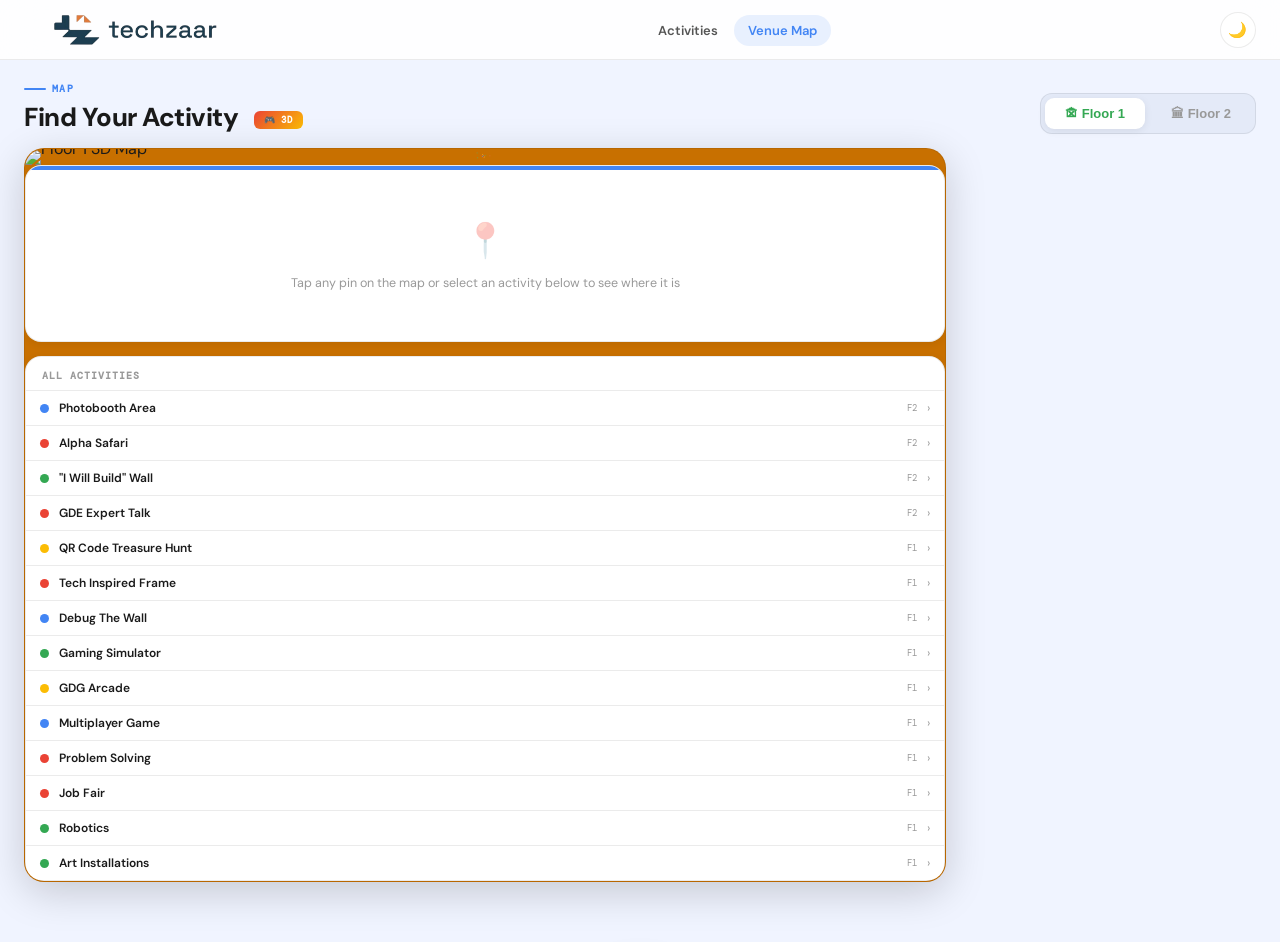
==== commit 696fb04e: "finished map" ====
--- a/map.html
+++ b/map.html
@@ -1,46 +1,46 @@
 <!DOCTYPE html>
-<html lang="en" data-theme="light">
+<html lang="en">
 
 <head>
-    <meta charset="UTF-8" />
-    <meta name="viewport" content="width=device-width, initial-scale=1.0" />
-    <title>TechZaar — Venue Map</title>
-    <link rel="preconnect" href="https://fonts.googleapis.com">
-    <link rel="preconnect" href="https://fonts.gstatic.com" crossorigin>
+    <meta charset="UTF-8">
+    <meta name="viewport" content="width=device-width, initial-scale=1.0">
+    <title>TechZaar — 3D Venue Map</title>
     <link
         href="https://fonts.googleapis.com/css2?family=DM+Sans:wght@400;500;600;700;800&family=DM+Mono:wght@500;600&display=swap"
         rel="stylesheet">
     <style>
         :root {
-            --blue: #4285F4;
-            --red: #EA4335;
-            --yellow: #FBBC04;
-            --green: #34A853;
-            --bg: #f8f9fa;
-            --bg2: #f0f2f5;
-            --surf: rgba(255, 255, 255, .88);
+            --B: #4285F4;
+            --R: #EA4335;
+            --Y: #FBBC04;
+            --G: #34A853;
+            --bg: #f0f4ff;
+            --bg2: #e4eaf8;
+            --surf: rgba(255, 255, 255, .92);
             --elev: #fff;
             --t1: #1a1a1a;
             --t2: #555;
             --t3: #999;
             --bdr: rgba(0, 0, 0, .08);
-            --s1: 0 1px 6px rgba(0, 0, 0, .06);
-            --s2: 0 4px 20px rgba(0, 0, 0, .10);
-            --s3: 0 8px 32px rgba(0, 0, 0, .14);
-        }
-
-        [data-theme="dark"] {
-            --bg: #0f0f0f;
-            --bg2: #1a1a1a;
-            --surf: rgba(28, 28, 28, .92);
-            --elev: #202020;
-            --t1: #f0f0f0;
-            --t2: #aaa;
-            --t3: #666;
+            --nav: rgba(255, 255, 255, .88);
+            --s1: 0 2px 8px rgba(0, 0, 0, .07);
+            --s2: 0 4px 24px rgba(0, 0, 0, .11);
+            --s3: 0 10px 40px rgba(0, 0, 0, .18);
+        }
+
+        [data-theme=dark] {
+            --bg: #0d1117;
+            --bg2: #161b22;
+            --surf: rgba(22, 27, 34, .96);
+            --elev: #1c2128;
+            --t1: #e6edf3;
+            --t2: #8b949e;
+            --t3: #484f58;
             --bdr: rgba(255, 255, 255, .08);
-            --s1: 0 1px 6px rgba(0, 0, 0, .3);
-            --s2: 0 4px 20px rgba(0, 0, 0, .4);
-            --s3: 0 8px 32px rgba(0, 0, 0, .5);
+            --nav: rgba(13, 17, 23, .88);
+            --s1: 0 2px 8px rgba(0, 0, 0, .4);
+            --s2: 0 4px 24px rgba(0, 0, 0, .5);
+            --s3: 0 10px 40px rgba(0, 0, 0, .6);
         }
 
         * {
@@ -56,86 +56,165 @@
             min-height: 100vh;
         }
 
-        /* NAV */
-        nav {
+        /* ═══ NAVBAR (same as index.html) ═══ */
+        .nav {
             position: fixed;
             top: 0;
             left: 0;
             right: 0;
-            z-index: 100;
-            height: 56px;
+            z-index: 999;
+            height: 60px;
+            padding: 0 24px;
+            background: var(--nav);
+            backdrop-filter: blur(20px);
+            -webkit-backdrop-filter: blur(20px);
+            border-bottom: 1px solid var(--bdr);
             display: flex;
             align-items: center;
             justify-content: space-between;
-            padding: 0 20px;
-            background: var(--surf);
-            backdrop-filter: blur(16px);
-            -webkit-backdrop-filter: blur(16px);
-            border-bottom: 1px solid var(--bdr);
-            box-shadow: var(--s1);
-        }
-
-        .brand {
-            font-size: 17px;
-            font-weight: 800;
-            letter-spacing: -.4px;
-            color: var(--t1);
+            transition: background .3s, border-color .3s;
+        }
+
+        .nav-brand {
+            display: flex;
+            align-items: center;
+            gap: 10px;
             text-decoration: none;
         }
 
-        .brand em {
-            font-style: normal;
-            color: var(--blue);
-        }
-
-        .nav-right {
-            display: flex;
-            align-items: center;
-            gap: 10px;
-        }
-
-        .back-btn {
-            display: flex;
-            align-items: center;
-            gap: 6px;
+        .brand-logo {
+            height: 38px;
+            width: auto;
+            object-fit: contain;
+            display: block;
+        }
+
+        .logo-dark {
+            display: none;
+        }
+
+        [data-theme="dark"] .logo-light {
+            display: none;
+        }
+
+        [data-theme="dark"] .logo-dark {
+            display: block;
+        }
+
+        .nav-links {
+            display: flex;
+            align-items: center;
+            gap: 2px;
+            list-style: none;
+        }
+
+        .nav-links a {
             font-size: 13px;
             font-weight: 600;
             color: var(--t2);
             text-decoration: none;
-            padding: 6px 14px;
-            border-radius: 9px;
-            border: 1.5px solid var(--bdr);
+            padding: 7px 14px;
+            border-radius: 20px;
+            transition: all .18s;
+        }
+
+        .nav-links a:hover {
             background: var(--elev);
-            transition: all .2s;
-        }
-
-        .back-btn:hover {
-            color: var(--blue);
-            border-color: var(--blue);
-        }
-
-        .theme-btn {
+            color: var(--t1);
+        }
+
+        .nav-links a.active {
+            background: #E8F0FE;
+            color: var(--B);
+        }
+
+        [data-theme="dark"] .nav-links a.active {
+            background: rgba(66, 133, 244, .18);
+        }
+
+        .nav-r {
+            display: flex;
+            align-items: center;
+            gap: 6px;
+        }
+
+        .tbtn {
             width: 36px;
             height: 36px;
             border-radius: 50%;
-            border: 1.5px solid var(--bdr);
+            border: 1px solid var(--bdr);
+            background: var(--surf);
+            color: var(--t2);
+            cursor: pointer;
+            font-size: 15px;
+            display: flex;
+            align-items: center;
+            justify-content: center;
+            transition: all .18s;
+            backdrop-filter: blur(8px);
+        }
+
+        .tbtn:hover {
             background: var(--elev);
+        }
+
+        .hbg {
+            display: none;
+            flex-direction: column;
+            gap: 4px;
+            background: none;
+            border: none;
             cursor: pointer;
-            font-size: 16px;
-            display: flex;
-            align-items: center;
-            justify-content: center;
-        }
-
-        /* PAGE */
+            padding: 6px;
+        }
+
+        .hbg span {
+            display: block;
+            width: 20px;
+            height: 2px;
+            background: var(--t1);
+            border-radius: 2px;
+            transition: all .3s;
+        }
+
+        @media (max-width: 620px) {
+            .nav-links {
+                display: none;
+                position: fixed;
+                top: 60px;
+                left: 0;
+                right: 0;
+                z-index: 998;
+                background: var(--nav);
+                backdrop-filter: blur(20px);
+                border-bottom: 1px solid var(--bdr);
+                flex-direction: column;
+                padding: 12px 16px;
+                gap: 4px;
+            }
+
+            .nav-links.open {
+                display: flex;
+            }
+
+            .nav-links a {
+                width: 100%;
+                text-align: center;
+            }
+
+            .hbg {
+                display: flex;
+            }
+        }
+
         .page {
-            padding-top: 56px;
+            padding-top: 60px;
         }
 
         .map-header {
-            max-width: 1240px;
+            max-width: 1300px;
             margin: 0 auto;
-            padding: 24px 24px 14px;
+            padding: 22px 24px 14px;
             display: flex;
             align-items: flex-end;
             justify-content: space-between;
@@ -149,7 +228,7 @@
             font-weight: 600;
             letter-spacing: .14em;
             text-transform: uppercase;
-            color: var(--blue);
+            color: var(--B);
             display: flex;
             align-items: center;
             gap: 6px;
@@ -160,17 +239,33 @@
             content: '';
             width: 22px;
             height: 2px;
-            background: var(--blue);
+            background: var(--B);
             border-radius: 2px;
         }
 
         h1 {
-            font-size: clamp(20px, 3.5vw, 28px);
+            font-size: clamp(20px, 3vw, 26px);
             font-weight: 800;
             letter-spacing: -.5px;
         }
 
-        /* Floor tabs */
+        .badge-3d {
+            display: inline-flex;
+            align-items: center;
+            gap: 5px;
+            font-family: 'DM Mono', monospace;
+            font-size: 9px;
+            font-weight: 700;
+            letter-spacing: .1em;
+            text-transform: uppercase;
+            padding: 3px 10px;
+            border-radius: 6px;
+            background: linear-gradient(135deg, #EA4335, #FBBC04);
+            color: white;
+            margin-left: 10px;
+            vertical-align: middle;
+        }
+
         .floor-tabs {
             display: flex;
             gap: 6px;
@@ -198,174 +293,197 @@
             box-shadow: var(--s1);
         }
 
-        .ftab.active.f1 {
-            color: var(--green);
-        }
-
-        .ftab.active.f2 {
-            color: var(--blue);
-        }
-
-        /* LAYOUT */
+        .ftab.f1.active {
+            color: var(--G);
+        }
+
+        .ftab.f2.active {
+            color: var(--B);
+        }
+
         .map-layout {
-            max-width: 1240px;
+            max-width: 1300px;
             margin: 0 auto;
-            padding: 0 24px 48px;
+            padding: 0 24px 60px;
             display: grid;
             grid-template-columns: 1fr 290px;
-            gap: 18px;
+            gap: 20px;
             align-items: start;
         }
 
-        /* MAP CONTAINER */
         .map-wrap {
             border-radius: 20px;
             border: 1.5px solid var(--bdr);
-            box-shadow: var(--s2);
+            box-shadow: var(--s3);
             overflow: hidden;
-            background: var(--elev);
+            background: #c87000;
         }
 
         .map-floor {
             display: none;
-            position: relative;
         }
 
         .map-floor.on {
             display: block;
         }
 
+        .map-inner {
+            position: relative;
+            display: block;
+            line-height: 0;
+        }
+
         .map-img {
             width: 100%;
+            height: auto;
             display: block;
-            height: auto;
-        }
-
-        .pins-overlay {
+        }
+
+        .pin-overlay {
             position: absolute;
-            inset: 0;
+            top: 0;
+            left: 0;
+            width: 100%;
+            height: 100%;
             pointer-events: none;
         }
 
         .pin {
-            position: absolute;
-            transform: translate(-50%, -100%);
             pointer-events: all;
             cursor: pointer;
-            display: flex;
-            flex-direction: column;
-            align-items: center;
-            transition: transform .2s;
-        }
-
-        .pin:hover {
-            transform: translate(-50%, -100%) scale(1.15);
-        }
-
-        .pin-head {
-            width: 36px;
-            height: 36px;
-            border-radius: 50%;
-            display: flex;
-            align-items: center;
-            justify-content: center;
-            font-size: 16px;
-            box-shadow: 0 3px 10px rgba(0, 0, 0, .3);
-            border: 2.5px solid rgba(255, 255, 255, .9);
-            transition: box-shadow .25s;
-            flex-shrink: 0;
-        }
-
-        .pin:hover .pin-head {
-            box-shadow: 0 5px 18px rgba(0, 0, 0, .45);
-        }
-
-        .pin.lit .pin-head {
-            animation: glow .9s ease infinite;
-        }
-
-        .pin-tail {
-            width: 0;
-            height: 0;
-            border-left: 7px solid transparent;
-            border-right: 7px solid transparent;
-            margin-top: -2px;
-        }
-
-        .pin-label {
-            background: rgba(0, 0, 0, .72);
-            color: #fff;
-            font-size: 9px;
-            font-weight: 700;
-            padding: 3px 7px;
-            border-radius: 5px;
-            white-space: nowrap;
-            margin-top: 4px;
-            font-family: 'DM Sans', sans-serif;
-            pointer-events: none;
-        }
-
-        .pin.lit::before {
-            content: '';
-            position: absolute;
-            top: 50%;
-            left: 50%;
-            transform: translate(-50%, -60%);
-            width: 36px;
-            height: 36px;
-            border-radius: 50%;
-            border: 3px solid var(--pin-color, #4285F4);
-            animation: ripple 1.1s ease-out infinite;
-            pointer-events: none;
-        }
-
-        @keyframes ripple {
-            0% {
-                transform: translate(-50%, -60%) scale(1);
-                opacity: .8;
-            }
-
-            100% {
-                transform: translate(-50%, -60%) scale(2.2);
-                opacity: 0;
-            }
-        }
-
-        @keyframes glow {
+        }
+
+        .pin .ph {
+            transition: transform .18s cubic-bezier(.34, 1.56, .64, 1), filter .2s;
+            transform-origin: center center;
+            transform-box: fill-box;
+        }
+
+        .pin:hover .ph {
+            transform: scale(1.2) translateY(-3px);
+            filter: brightness(1.1);
+        }
+
+        .pin.lit .ph {
+            animation: pglow .8s ease infinite;
+            transform-origin: center center;
+            transform-box: fill-box;
+        }
+
+        .pin.lit .pr {
+            animation: pring 1.1s ease-out infinite;
+        }
+
+        @keyframes pglow {
 
             0%,
             100% {
-                box-shadow: 0 3px 10px rgba(0, 0, 0, .3), 0 0 0 0 var(--pin-color, #4285F4);
+                filter: drop-shadow(0 0 5px var(--c)) drop-shadow(0 2px 8px rgba(0, 0, 0, .35));
             }
 
             50% {
-                box-shadow: 0 5px 18px rgba(0, 0, 0, .4), 0 0 18px 4px var(--pin-color, #4285F4);
-            }
-        }
-
-        .floor-badge {
-            position: absolute;
-            top: 12px;
-            left: 12px;
-            z-index: 10;
+                filter: drop-shadow(0 0 18px var(--c)) drop-shadow(0 0 7px white) drop-shadow(0 4px 12px rgba(0, 0, 0, .4));
+            }
+        }
+
+        @keyframes pring {
+            0% {
+                r: 13;
+                opacity: .75;
+                stroke-width: 3;
+            }
+
+            100% {
+                r: 32;
+                opacity: 0;
+                stroke-width: 1;
+            }
+        }
+
+        .pin .plabel {
+            display: none;
+        }
+
+        .pin.lit .plabel {
+            display: block;
+        }
+
+        .pin:hover .plabel {
+            display: block;
+        }
+
+        .f2-placeholder {
+            display: flex;
+            flex-direction: column;
+            align-items: center;
+            justify-content: center;
+            gap: 14px;
+            padding: 60px 30px;
+            text-align: center;
+            background: linear-gradient(145deg, #dce8ff, #e8f0fe);
+            min-height: 400px;
+        }
+
+        [data-theme=dark] .f2-placeholder {
+            background: linear-gradient(145deg, #111d30, #0d1a2e);
+        }
+
+        .f2-placeholder-ico {
+            font-size: 48px;
+            opacity: .4;
+        }
+
+        .f2-placeholder-txt {
+            font-size: 14px;
+            color: var(--t2);
+            line-height: 1.65;
+        }
+
+        .f2-placeholder-badge {
             font-family: 'DM Mono', monospace;
-            font-size: 9px;
-            font-weight: 600;
-            letter-spacing: .1em;
+            font-size: 10px;
+            font-weight: 700;
+            letter-spacing: .12em;
             text-transform: uppercase;
-            background: var(--elev);
-            border: 1px solid var(--bdr);
-            padding: 5px 10px;
-            border-radius: 8px;
-            color: var(--t2);
-            box-shadow: var(--s1);
-        }
-
-        /* SIDEBAR */
+            color: var(--B);
+            background: color-mix(in srgb, var(--B) 12%, transparent);
+            padding: 5px 12px;
+            border-radius: 20px;
+        }
+
+        .f2-btns {
+            display: flex;
+            flex-direction: column;
+            gap: 8px;
+            width: 100%;
+            max-width: 290px;
+            margin-top: 6px;
+        }
+
+        .f2-btn {
+            padding: 10px 16px;
+            border-radius: 10px;
+            font-weight: 700;
+            font-size: 13px;
+            cursor: pointer;
+            text-align: left;
+            display: flex;
+            align-items: center;
+            gap: 10px;
+            font-family: 'DM Sans', sans-serif;
+            transition: opacity .15s;
+        }
+
+        .f2-btn:hover {
+            opacity: .85;
+        }
+
         .sidebar {
             display: flex;
             flex-direction: column;
             gap: 14px;
+            position: sticky;
+            top: 72px;
         }
 
         .info-card {
@@ -377,9 +495,9 @@
         }
 
         .info-bar {
-            height: 3px;
-            background: var(--blue);
-            transition: background .3s;
+            height: 4px;
+            background: var(--B);
+            transition: background .35s;
         }
 
         .info-body {
@@ -390,20 +508,20 @@
             display: flex;
             flex-direction: column;
             align-items: center;
-            gap: 8px;
-            padding: 28px 16px;
+            gap: 10px;
+            padding: 30px 16px;
             text-align: center;
             color: var(--t3);
         }
 
         .info-empty-ico {
-            font-size: 30px;
-            opacity: .35;
+            font-size: 34px;
+            opacity: .3;
         }
 
         .info-empty-txt {
             font-size: 12.5px;
-            line-height: 1.55;
+            line-height: 1.6;
         }
 
         .info-detail {
@@ -427,23 +545,23 @@
         }
 
         .info-ico {
-            font-size: 26px;
+            font-size: 28px;
             display: block;
-            margin-bottom: 6px;
+            margin-bottom: 8px;
         }
 
         .info-name {
             font-size: 15px;
             font-weight: 800;
             letter-spacing: -.3px;
-            margin-bottom: 5px;
+            margin-bottom: 6px;
         }
 
         .info-desc {
             font-size: 12px;
             line-height: 1.65;
             color: var(--t2);
-            margin-bottom: 12px;
+            margin-bottom: 13px;
         }
 
         .info-loc {
@@ -471,7 +589,6 @@
             margin-top: 10px;
         }
 
-        /* List */
         .act-list {
             background: var(--elev);
             border-radius: 16px;
@@ -525,14 +642,12 @@
             font-size: 12px;
             font-weight: 600;
             flex: 1;
-            color: var(--t1);
         }
 
         .li-fl {
             font-family: 'DM Mono', monospace;
             font-size: 9px;
             color: var(--t3);
-            flex-shrink: 0;
         }
 
         .li-arr {
@@ -540,12 +655,11 @@
             color: var(--t3);
         }
 
-        /* Toast */
         .toast {
             position: fixed;
             bottom: 24px;
             left: 50%;
-            transform: translateX(-50%) translateY(100px);
+            transform: translateX(-50%) translateY(120px);
             background: var(--t1);
             color: var(--bg);
             border-radius: 50px;
@@ -570,16 +684,15 @@
             width: 8px;
             height: 8px;
             border-radius: 50%;
-            flex-shrink: 0;
-        }
-
-        /* Responsive */
-        @media(max-width:900px) {
+        }
+
+        @media(max-width:1000px) {
             .map-layout {
                 grid-template-columns: 1fr;
             }
 
             .sidebar {
+                position: static;
                 flex-direction: row;
                 flex-wrap: wrap;
             }
@@ -587,278 +700,475 @@
             .info-card,
             .act-list {
                 flex: 1;
-                min-width: 250px;
-            }
-        }
-
-        @media(max-width:500px) {
+                min-width: 260px;
+            }
+        }
+
+        @media(max-width:560px) {
 
             .map-header,
             .map-layout {
                 padding-left: 14px;
                 padding-right: 14px;
             }
-
-            .pin-label {
-                display: none;
-            }
         }
     </style>
 </head>
 
 <body>
-
-    <nav>
-        <a href="index.html" class="brand">Tech<em>Zaar</em></a>
-        <div class="nav-right">
-            <a href="index.html" class="back-btn">← Activities</a>
-            <button class="theme-btn" id="themeToggle" aria-label="Toggle dark mode">🌙</button>
+    <nav class="nav">
+        <a href="index.html" class="nav-brand" aria-label="TechZaar Home">
+            <img src="assets/images/techzaar.png" alt="TechZaar Logo" class="brand-logo logo-light" />
+            <img src="assets/images/techzaar-dark.png" alt="TechZaar Logo" class="brand-logo logo-dark" />
+        </a>
+
+        <ul class="nav-links" id="navLinks">
+            <li><a href="index.html">Activities</a></li>
+            <li><a href="map.html">Venue Map</a></li>
+        </ul>
+
+        <div class="nav-r">
+            <button class="tbtn" id="themeToggle" aria-label="Toggle theme">🌙</button>
+            <button class="hbg" id="hbg" aria-label="Menu">
+                <span></span><span></span><span></span>
+            </button>
         </div>
     </nav>
-
     <div class="page">
         <div class="map-header">
             <div>
-                <div class="eyebrow">Venue Map</div>
-                <h1>Find Your Activity</h1>
+                <div class="eyebrow">Map</div>
+                <h1>Find Your Activity <span class="badge-3d">&#127918; 3D</span></h1>
             </div>
             <div class="floor-tabs">
-                <button class="ftab f1 active" onclick="switchFloor(1)">🏢 Floor 1</button>
-                <button class="ftab f2" onclick="switchFloor(2)">🏛 Floor 2</button>
+                <button class="ftab f1 active" onclick="switchFloor(1)">&#127962; Floor 1</button>
+                <button class="ftab f2" onclick="switchFloor(2)">&#127963; Floor 2</button>
             </div>
         </div>
-
         <div class="map-layout">
             <div class="map-wrap">
+
                 <div class="map-floor on" id="fl1">
-                    <div class="floor-badge">Floor 1 · Ground Level</div>
-                    <img class="map-img" src="assets/images/floor1.png" alt="Floor 1 Map" draggable="false">
-                    <div class="pins-overlay">
-                        <div class="pin" id="pin-qr-hunt" style="--pin-color:#FBBC04;left:44%;top:52%"
-                            onclick="pick('qr-hunt')">
-                            <div class="pin-head" style="background:#FBBC04">🔍</div>
-                            <div class="pin-tail" style="border-top:10px solid #FBBC04"></div>
-                            <div class="pin-label">QR Hunt</div>
-                        </div>
-                        <div class="pin" id="pin-tech-frame" style="--pin-color:#EA4335;left:36%;top:52%"
-                            onclick="pick('tech-frame')">
-                            <div class="pin-head" style="background:#EA4335">🎭</div>
-                            <div class="pin-tail" style="border-top:10px solid #EA4335"></div>
-                            <div class="pin-label">Tech Frame</div>
-                        </div>
-                        <div class="pin" id="pin-debug-wall" style="--pin-color:#4285F4;left:52%;top:52%"
-                            onclick="pick('debug-wall')">
-                            <div class="pin-head" style="background:#4285F4">🐛</div>
-                            <div class="pin-tail" style="border-top:10px solid #4285F4"></div>
-                            <div class="pin-label">Debug Wall</div>
-                        </div>
-                        <div class="pin" id="pin-gaming" style="--pin-color:#34A853;left:36%;top:64%"
-                            onclick="pick('gaming')">
-                            <div class="pin-head" style="background:#34A853">🎮</div>
-                            <div class="pin-tail" style="border-top:10px solid #34A853"></div>
-                            <div class="pin-label">Gaming Sim</div>
-                        </div>
-                        <div class="pin" id="pin-gdg-arcade" style="--pin-color:#FBBC04;left:44%;top:64%"
-                            onclick="pick('gdg-arcade')">
-                            <div class="pin-head" style="background:#FBBC04">👾</div>
-                            <div class="pin-tail" style="border-top:10px solid #FBBC04"></div>
-                            <div class="pin-label">GDG Arcade</div>
-                        </div>
-                        <div class="pin" id="pin-multiplayer" style="--pin-color:#4285F4;left:52%;top:64%"
-                            onclick="pick('multiplayer')">
-                            <div class="pin-head" style="background:#4285F4">📡</div>
-                            <div class="pin-tail" style="border-top:10px solid #4285F4"></div>
-                            <div class="pin-label">Multiplayer</div>
-                        </div>
-                        <div class="pin" id="pin-problem-solving" style="--pin-color:#EA4335;left:18%;top:68%"
-                            onclick="pick('problem-solving')">
-                            <div class="pin-head" style="background:#EA4335">🧠</div>
-                            <div class="pin-tail" style="border-top:10px solid #EA4335"></div>
-                            <div class="pin-label">Problem Solving</div>
-                        </div>
-                        <div class="pin" id="pin-art" style="--pin-color:#34A853;left:30%;top:78%"
-                            onclick="pick('art')">
-                            <div class="pin-head" style="background:#34A853">🖼️</div>
-                            <div class="pin-tail" style="border-top:10px solid #34A853"></div>
-                            <div class="pin-label">Art Installations</div>
-                        </div>
+                    <div class="map-inner">
+                        <img class="map-img" src="assets/images/iso-f1.png" alt="Floor 1 3D Map" draggable="false">
+                        <svg class="pin-overlay" viewBox="0 0 1536 1024" xmlns="http://www.w3.org/2000/svg"
+                            font-family="DM Sans,sans-serif">
+
+                            <!-- Robotics -->
+                            <g class="pin" id="pin-robotics" style="--c:#34A853" onclick="pick('robotics')">
+                                <circle class="pr" cx="262" cy="278" r="0" fill="none" stroke="#34A853"
+                                    stroke-width="3" />
+                                <g class="ph">
+                                    <circle cx="262" cy="250" r="26" fill="#34A853" stroke="white" stroke-width="3.5" />
+                                    <polygon points="262,278 248,258 276,258" fill="#34A853" />
+                                    <text x="262" y="259" text-anchor="middle" dominant-baseline="middle"
+                                        font-size="22">&#129302;</text>
+                                </g>
+                                <g class="plabel">
+                                    <rect x="212" y="284" width="100" height="20" rx="7" fill="rgba(0,0,0,.85)" />
+                                    <text x="262" y="297" text-anchor="middle" font-size="11" fill="white"
+                                        font-weight="700">Robotics</text>
+                                </g>
+                            </g>
+
+                            <!-- QR Hunt -->
+                            <g class="pin" id="pin-qr-hunt" style="--c:#FBBC04" onclick="pick('qr-hunt')">
+                                <circle class="pr" cx="614" cy="384" r="0" fill="none" stroke="#FBBC04"
+                                    stroke-width="3" />
+                                <g class="ph">
+                                    <circle cx="614" cy="356" r="26" fill="#FBBC04" stroke="white" stroke-width="3.5" />
+                                    <polygon points="614,384 600,364 628,364" fill="#FBBC04" />
+                                    <text x="614" y="365" text-anchor="middle" dominant-baseline="middle"
+                                        font-size="22">&#128269;</text>
+                                </g>
+                                <g class="plabel">
+                                    <rect x="561" y="390" width="106" height="20" rx="7" fill="rgba(0,0,0,.85)" />
+                                    <text x="614" y="403" text-anchor="middle" font-size="11" fill="white"
+                                        font-weight="700">QR Hunt</text>
+                                </g>
+                            </g>
+
+                            <!-- Tech Frame -->
+                            <g class="pin" id="pin-tech-frame" style="--c:#EA4335" onclick="pick('tech-frame')">
+                                <circle class="pr" cx="528" cy="454" r="0" fill="none" stroke="#EA4335"
+                                    stroke-width="3" />
+                                <g class="ph">
+                                    <circle cx="528" cy="426" r="26" fill="#EA4335" stroke="white" stroke-width="3.5" />
+                                    <polygon points="528,454 514,434 542,434" fill="#EA4335" />
+                                    <text x="528" y="435" text-anchor="middle" dominant-baseline="middle"
+                                        font-size="22">&#128444;</text>
+                                </g>
+                                <g class="plabel">
+                                    <rect x="464" y="460" width="128" height="20" rx="7" fill="rgba(0,0,0,.85)" />
+                                    <text x="528" y="473" text-anchor="middle" font-size="11" fill="white"
+                                        font-weight="700">Tech Frame</text>
+                                </g>
+                            </g>
+
+                            <!-- Debug Wall -->
+                            <g class="pin" id="pin-debug-wall" style="--c:#4285F4" onclick="pick('debug-wall')">
+                                <circle class="pr" cx="660" cy="434" r="0" fill="none" stroke="#4285F4"
+                                    stroke-width="3" />
+                                <g class="ph">
+                                    <circle cx="660" cy="406" r="26" fill="#4285F4" stroke="white" stroke-width="3.5" />
+                                    <polygon points="660,434 646,414 674,414" fill="#4285F4" />
+                                    <text x="660" y="415" text-anchor="middle" dominant-baseline="middle"
+                                        font-size="22">&#128027;</text>
+                                </g>
+                                <g class="plabel">
+                                    <rect x="596" y="440" width="128" height="20" rx="7" fill="rgba(0,0,0,.85)" />
+                                    <text x="660" y="453" text-anchor="middle" font-size="11" fill="white"
+                                        font-weight="700">Debug Wall</text>
+                                </g>
+                            </g>
+
+                            <!-- Gaming Sim -->
+                            <g class="pin" id="pin-gaming" style="--c:#34A853" onclick="pick('gaming')">
+                                <circle class="pr" cx="780" cy="446" r="0" fill="none" stroke="#34A853"
+                                    stroke-width="3" />
+                                <g class="ph">
+                                    <circle cx="780" cy="418" r="26" fill="#34A853" stroke="white" stroke-width="3.5" />
+                                    <polygon points="780,446 766,426 794,426" fill="#34A853" />
+                                    <text x="780" y="427" text-anchor="middle" dominant-baseline="middle"
+                                        font-size="22">&#127918;</text>
+                                </g>
+                                <g class="plabel">
+                                    <rect x="710" y="452" width="140" height="20" rx="7" fill="rgba(0,0,0,.85)" />
+                                    <text x="780" y="465" text-anchor="middle" font-size="11" fill="white"
+                                        font-weight="700">Gaming Sim</text>
+                                </g>
+                            </g>
+
+                            <!-- Multiplayer -->
+                            <g class="pin" id="pin-multiplayer" style="--c:#4285F4" onclick="pick('multiplayer')">
+                                <circle class="pr" cx="598" cy="506" r="0" fill="none" stroke="#4285F4"
+                                    stroke-width="3" />
+                                <g class="ph">
+                                    <circle cx="598" cy="478" r="26" fill="#4285F4" stroke="white" stroke-width="3.5" />
+                                    <polygon points="598,506 584,486 612,486" fill="#4285F4" />
+                                    <text x="598" y="487" text-anchor="middle" dominant-baseline="middle"
+                                        font-size="22">&#128101;</text>
+                                </g>
+                                <g class="plabel">
+                                    <rect x="534" y="512" width="128" height="20" rx="7" fill="rgba(0,0,0,.85)" />
+                                    <text x="598" y="525" text-anchor="middle" font-size="11" fill="white"
+                                        font-weight="700">Multiplayer</text>
+                                </g>
+                            </g>
+
+                            <!-- GDG Arcade -->
+                            <g class="pin" id="pin-gdg-arcade" style="--c:#FBBC04" onclick="pick('gdg-arcade')">
+                                <circle class="pr" cx="718" cy="536" r="0" fill="none" stroke="#FBBC04"
+                                    stroke-width="3" />
+                                <g class="ph">
+                                    <circle cx="718" cy="508" r="26" fill="#FBBC04" stroke="white" stroke-width="3.5" />
+                                    <polygon points="718,536 704,516 732,516" fill="#FBBC04" />
+                                    <text x="718" y="517" text-anchor="middle" dominant-baseline="middle"
+                                        font-size="22">&#128126;</text>
+                                </g>
+                                <g class="plabel">
+                                    <rect x="652" y="542" width="132" height="20" rx="7" fill="rgba(0,0,0,.85)" />
+                                    <text x="718" y="555" text-anchor="middle" font-size="11" fill="white"
+                                        font-weight="700">GDG Arcade</text>
+                                </g>
+                            </g>
+
+                            <!-- Problem Solving -->
+                            <g class="pin" id="pin-problem-solving" style="--c:#EA4335"
+                                onclick="pick('problem-solving')">
+                                <circle class="pr" cx="672" cy="578" r="0" fill="none" stroke="#EA4335"
+                                    stroke-width="3" />
+                                <g class="ph">
+                                    <circle cx="672" cy="550" r="26" fill="#EA4335" stroke="white" stroke-width="3.5" />
+                                    <polygon points="672,578 658,558 686,558" fill="#EA4335" />
+                                    <text x="672" y="559" text-anchor="middle" dominant-baseline="middle"
+                                        font-size="22">&#129504;</text>
+                                </g>
+                                <g class="plabel">
+                                    <rect x="602" y="584" width="140" height="20" rx="7" fill="rgba(0,0,0,.85)" />
+                                    <text x="672" y="597" text-anchor="middle" font-size="11" fill="white"
+                                        font-weight="700">Problem Solving</text>
+                                </g>
+                            </g>
+
+                            <!-- Art Installations -->
+                            <g class="pin" id="pin-art" style="--c:#34A853" onclick="pick('art')">
+                                <circle class="pr" cx="298" cy="588" r="0" fill="none" stroke="#34A853"
+                                    stroke-width="3" />
+                                <g class="ph">
+                                    <circle cx="298" cy="560" r="26" fill="#34A853" stroke="white" stroke-width="3.5" />
+                                    <polygon points="298,588 284,568 312,568" fill="#34A853" />
+                                    <text x="298" y="569" text-anchor="middle" dominant-baseline="middle"
+                                        font-size="22">&#127912;</text>
+                                </g>
+                                <g class="plabel">
+                                    <rect x="223" y="594" width="150" height="20" rx="7" fill="rgba(0,0,0,.85)" />
+                                    <text x="298" y="607" text-anchor="middle" font-size="11" fill="white"
+                                        font-weight="700">Art Installations</text>
+                                </g>
+                            </g>
+
+                            <!-- Job Fair -->
+                            <g class="pin" id="pin-job-fair" style="--c:#EA4335" onclick="pick('job-fair')">
+                                <circle class="pr" cx="1082" cy="468" r="0" fill="none" stroke="#EA4335"
+                                    stroke-width="3" />
+                                <g class="ph">
+                                    <circle cx="1082" cy="440" r="26" fill="#EA4335" stroke="white"
+                                        stroke-width="3.5" />
+                                    <polygon points="1082,468 1068,448 1096,448" fill="#EA4335" />
+                                    <text x="1082" y="449" text-anchor="middle" dominant-baseline="middle"
+                                        font-size="22">&#128188;</text>
+                                </g>
+                                <g class="plabel">
+                                    <rect x="1032" y="474" width="100" height="20" rx="7" fill="rgba(0,0,0,.85)" />
+                                    <text x="1082" y="487" text-anchor="middle" font-size="11" fill="white"
+                                        font-weight="700">Job Fair</text>
+                                </g>
+                            </g>
+
+                        </svg>
                     </div>
                 </div>
 
                 <div class="map-floor" id="fl2">
-                    <div class="floor-badge">Floor 2 · Upper Level</div>
-                    <img class="map-img" src="assets/images/floor2.png" alt="Floor 2 Map" draggable="false">
-                    <div class="pins-overlay">
-                        <div class="pin" id="pin-gde-talk" style="--pin-color:#EA4335;left:52%;top:18%"
-                            onclick="pick('gde-talk')">
-                            <div class="pin-head" style="background:#EA4335">🎙️</div>
-                            <div class="pin-tail" style="border-top:10px solid #EA4335"></div>
-                            <div class="pin-label">GDE Expert Talk</div>
-                        </div>
-                        <div class="pin" id="pin-build-wall" style="--pin-color:#34A853;left:24%;top:78%"
-                            onclick="pick('build-wall')">
-                            <div class="pin-head" style="background:#34A853">🧱</div>
-                            <div class="pin-tail" style="border-top:10px solid #34A853"></div>
-                            <div class="pin-label">Build Wall</div>
-                        </div>
-                        <div class="pin" id="pin-photobooth" style="--pin-color:#4285F4;left:86%;top:78%"
-                            onclick="pick('photobooth')">
-                            <div class="pin-head" style="background:#4285F4">📸</div>
-                            <div class="pin-tail" style="border-top:10px solid #4285F4"></div>
-                            <div class="pin-label">Photobooth</div>
-                        </div>
+                    <div class="map-inner">
+                        <img class="map-img" src="assets/images/iso-f2.png" alt="Floor 2 3D Map" draggable="false">
+                        <svg class="pin-overlay" viewBox="0 0 1536 1024" xmlns="http://www.w3.org/2000/svg"
+                            font-family="DM Sans,sans-serif">
+
+                            <!-- GDE Expert Talk -->
+                            <g class="pin" id="pin-gde-talk" style="--c:#EA4335" onclick="pick('gde-talk')">
+                                <circle class="pr" cx="970" cy="280" r="0" fill="none" stroke="#EA4335"
+                                    stroke-width="3" />
+                                <g class="ph">
+                                    <circle cx="970" cy="252" r="26" fill="#EA4335" stroke="white" stroke-width="3.5" />
+                                    <polygon points="970,280 956,260 984,260" fill="#EA4335" />
+                                    <text x="970" y="261" text-anchor="middle" dominant-baseline="middle"
+                                        font-size="22">&#127897;</text>
+                                </g>
+                                <g class="plabel">
+                                    <rect x="908" y="286" width="124" height="20" rx="7" fill="rgba(0,0,0,.85)" />
+                                    <text x="970" y="299" text-anchor="middle" font-size="11" fill="white"
+                                        font-weight="700">GDE Expert Talk</text>
+                                </g>
+                            </g>
+
+                            <!-- Photobooth -->
+                            <g class="pin" id="pin-photobooth" style="--c:#FBBC04" onclick="pick('photobooth')">
+                                <circle class="pr" cx="860" cy="860" r="0" fill="none" stroke="#FBBC04"
+                                    stroke-width="3" />
+                                <g class="ph">
+                                    <circle cx="860" cy="832" r="26" fill="#FBBC04" stroke="white" stroke-width="3.5" />
+                                    <polygon points="860,860 846,840 874,840" fill="#FBBC04" />
+                                    <text x="860" y="841" text-anchor="middle" dominant-baseline="middle"
+                                        font-size="22">&#128248;</text>
+                                </g>
+                                <g class="plabel">
+                                    <rect x="805" y="866" width="110" height="20" rx="7" fill="rgba(0,0,0,.85)" />
+                                    <text x="860" y="879" text-anchor="middle" font-size="11" fill="white"
+                                        font-weight="700">Photobooth</text>
+                                </g>
+                            </g>
+
+                            <!-- "I Will Build" Wall -->
+                            <g class="pin" id="pin-build-wall" style="--c:#4285F4" onclick="pick('build-wall')">
+                                <circle class="pr" cx="730" cy="760" r="0" fill="none" stroke="#4285F4"
+                                    stroke-width="3" />
+                                <g class="ph">
+                                    <circle cx="730" cy="732" r="26" fill="#4285F4" stroke="white" stroke-width="3.5" />
+                                    <polygon points="730,760 716,740 744,740" fill="#4285F4" />
+                                    <text x="730" y="741" text-anchor="middle" dominant-baseline="middle"
+                                        font-size="22">&#129521;</text>
+                                </g>
+                                <g class="plabel">
+                                    <rect x="666" y="766" width="128" height="20" rx="7" fill="rgba(0,0,0,.85)" />
+                                    <text x="730" y="779" text-anchor="middle" font-size="11" fill="white"
+                                        font-weight="700">"I Will Build" Wall</text>
+                                </g>
+                            </g>
+
+                            <!-- Alpha Safari -->
+                            <g class="pin" id="pin-alpha-safari" style="--c:#EA4335" onclick="pick('alpha-safari')">
+                                <circle class="pr" cx="550" cy="700" r="0" fill="none" stroke="#EA4335"
+                                    stroke-width="3" />
+                                <g class="ph">
+                                    <circle cx="550" cy="672" r="26" fill="#EA4335" stroke="white" stroke-width="3.5" />
+                                    <polygon points="550,700 536,680 564,680" fill="#EA4335" />
+                                    <text x="550" y="681" text-anchor="middle" dominant-baseline="middle"
+                                        font-size="22">&#129432;</text>
+                                </g>
+                                <g class="plabel">
+                                    <rect x="488" y="706" width="124" height="20" rx="7" fill="rgba(0,0,0,.85)" />
+                                    <text x="550" y="719" text-anchor="middle" font-size="11" fill="white"
+                                        font-weight="700">Alpha Safari</text>
+                                </g>
+                            </g>
+
+                        </svg>
                     </div>
                 </div>
-            </div>
-
-            <div class="sidebar">
-                <div class="info-card">
-                    <div class="info-bar" id="infoBar"></div>
-                    <div class="info-body">
-                        <div class="info-empty" id="infoEmpty">
-                            <div class="info-empty-ico">📍</div>
-                            <div class="info-empty-txt">Tap a pin on the map or pick an activity from the list to see
-                                its location</div>
-                        </div>
-                        <div class="info-detail" id="infoDetail">
-                            <span class="info-floor" id="infoFloor"></span>
-                            <span class="info-ico" id="infoIco"></span>
-                            <div class="info-name" id="infoName"></div>
-                            <div class="info-desc" id="infoDesc"></div>
-                            <div class="info-loc">📍 <span id="infoLoc"></span></div>
-                            <span class="info-tag" id="infoTag"></span>
+
+                <div class="sidebar">
+                    <div class="info-card">
+                        <div class="info-bar" id="infoBar"></div>
+                        <div class="info-body">
+                            <div class="info-empty" id="infoEmpty">
+                                <div class="info-empty-ico">&#128205;</div>
+                                <div class="info-empty-txt">Tap any pin on the map or select an activity below to see
+                                    where it is</div>
+                            </div>
+                            <div class="info-detail" id="infoDetail">
+                                <span class="info-floor" id="infoFloor"></span>
+                                <span class="info-ico" id="infoIco"></span>
+                                <div class="info-name" id="infoName"></div>
+                                <div class="info-desc" id="infoDesc"></div>
+                                <div class="info-loc">&#128205; <span id="infoLoc"></span></div>
+                                <span class="info-tag" id="infoTag"></span>
+                            </div>
                         </div>
                     </div>
-                </div>
-
-                <div class="act-list">
-                    <div class="list-hdr">All Activities</div>
-                    <div class="li" style="--lc:#4285F4" data-a="photobooth" onclick="pick('photobooth')">
-                        <div class="li-dot"></div><span class="li-name">Photobooth Area</span><span
-                            class="li-fl">F2</span><span class="li-arr">›</span>
-                    </div>
-                    <div class="li" style="--lc:#34A853" data-a="build-wall" onclick="pick('build-wall')">
-                        <div class="li-dot"></div><span class="li-name">"I Will Build" Wall</span><span
-                            class="li-fl">F2</span><span class="li-arr">›</span>
-                    </div>
-                    <div class="li" style="--lc:#EA4335" data-a="gde-talk" onclick="pick('gde-talk')">
-                        <div class="li-dot"></div><span class="li-name">GDE Expert Talk</span><span
-                            class="li-fl">F2</span><span class="li-arr">›</span>
-                    </div>
-                    <div class="li" style="--lc:#FBBC04" data-a="qr-hunt" onclick="pick('qr-hunt')">
-                        <div class="li-dot"></div><span class="li-name">QR Code Treasure Hunt</span><span
-                            class="li-fl">F1</span><span class="li-arr">›</span>
-                    </div>
-                    <div class="li" style="--lc:#EA4335" data-a="tech-frame" onclick="pick('tech-frame')">
-                        <div class="li-dot"></div><span class="li-name">Tech Inspired Frame</span><span
-                            class="li-fl">F1</span><span class="li-arr">›</span>
-                    </div>
-                    <div class="li" style="--lc:#4285F4" data-a="debug-wall" onclick="pick('debug-wall')">
-                        <div class="li-dot"></div><span class="li-name">Debug The Wall</span><span
-                            class="li-fl">F1</span><span class="li-arr">›</span>
-                    </div>
-                    <div class="li" style="--lc:#34A853" data-a="gaming" onclick="pick('gaming')">
-                        <div class="li-dot"></div><span class="li-name">Gaming Simulator</span><span
-                            class="li-fl">F1</span><span class="li-arr">›</span>
-                    </div>
-                    <div class="li" style="--lc:#FBBC04" data-a="gdg-arcade" onclick="pick('gdg-arcade')">
-                        <div class="li-dot"></div><span class="li-name">GDG Arcade</span><span
-                            class="li-fl">F1</span><span class="li-arr">›</span>
-                    </div>
-                    <div class="li" style="--lc:#4285F4" data-a="multiplayer" onclick="pick('multiplayer')">
-                        <div class="li-dot"></div><span class="li-name">Multiplayer Game</span><span
-                            class="li-fl">F1</span><span class="li-arr">›</span>
-                    </div>
-                    <div class="li" style="--lc:#EA4335" data-a="problem-solving" onclick="pick('problem-solving')">
-                        <div class="li-dot"></div><span class="li-name">Problem Solving</span><span
-                            class="li-fl">F1</span><span class="li-arr">›</span>
-                    </div>
-                    <div class="li" style="--lc:#34A853" data-a="art" onclick="pick('art')">
-                        <div class="li-dot"></div><span class="li-name">Art Installations</span><span
-                            class="li-fl">F1</span><span class="li-arr">›</span>
+                    <div class="act-list">
+                        <div class="list-hdr">All Activities</div>
+                        <div class="li" style="--lc:#4285F4" data-a="photobooth" onclick="pick('photobooth')">
+                            <div class="li-dot"></div><span class="li-name">Photobooth Area</span><span
+                                class="li-fl">F2</span><span class="li-arr">&#8250;</span>
+                        </div>
+                        <div class="li" style="--lc:#EA4335" data-a="alpha-safari" onclick="pick('alpha-safari')">
+                            <div class="li-dot"></div><span class="li-name">Alpha Safari</span><span
+                                class="li-fl">F2</span><span class="li-arr">&#8250;</span>
+                        </div>
+                        <div class="li" style="--lc:#34A853" data-a="build-wall" onclick="pick('build-wall')">
+                            <div class="li-dot"></div><span class="li-name">"I Will Build" Wall</span><span
+                                class="li-fl">F2</span><span class="li-arr">&#8250;</span>
+                        </div>
+                        <div class="li" style="--lc:#EA4335" data-a="gde-talk" onclick="pick('gde-talk')">
+                            <div class="li-dot"></div><span class="li-name">GDE Expert Talk</span><span
+                                class="li-fl">F2</span><span class="li-arr">&#8250;</span>
+                        </div>
+                        <div class="li" style="--lc:#FBBC04" data-a="qr-hunt" onclick="pick('qr-hunt')">
+                            <div class="li-dot"></div><span class="li-name">QR Code Treasure Hunt</span><span
+                                class="li-fl">F1</span><span class="li-arr">&#8250;</span>
+                        </div>
+                        <div class="li" style="--lc:#EA4335" data-a="tech-frame" onclick="pick('tech-frame')">
+                            <div class="li-dot"></div><span class="li-name">Tech Inspired Frame</span><span
+                                class="li-fl">F1</span><span class="li-arr">&#8250;</span>
+                        </div>
+                        <div class="li" style="--lc:#4285F4" data-a="debug-wall" onclick="pick('debug-wall')">
+                            <div class="li-dot"></div><span class="li-name">Debug The Wall</span><span
+                                class="li-fl">F1</span><span class="li-arr">&#8250;</span>
+                        </div>
+                        <div class="li" style="--lc:#34A853" data-a="gaming" onclick="pick('gaming')">
+                            <div class="li-dot"></div><span class="li-name">Gaming Simulator</span><span
+                                class="li-fl">F1</span><span class="li-arr">&#8250;</span>
+                        </div>
+                        <div class="li" style="--lc:#FBBC04" data-a="gdg-arcade" onclick="pick('gdg-arcade')">
+                            <div class="li-dot"></div><span class="li-name">GDG Arcade</span><span
+                                class="li-fl">F1</span><span class="li-arr">&#8250;</span>
+                        </div>
+                        <div class="li" style="--lc:#4285F4" data-a="multiplayer" onclick="pick('multiplayer')">
+                            <div class="li-dot"></div><span class="li-name">Multiplayer Game</span><span
+                                class="li-fl">F1</span><span class="li-arr">&#8250;</span>
+                        </div>
+                        <div class="li" style="--lc:#EA4335" data-a="problem-solving" onclick="pick('problem-solving')">
+                            <div class="li-dot"></div><span class="li-name">Problem Solving</span><span
+                                class="li-fl">F1</span><span class="li-arr">&#8250;</span>
+                        </div>
+                        <div class="li" style="--lc:#EA4335" data-a="job-fair" onclick="pick('job-fair')">
+                            <div class="li-dot"></div><span class="li-name">Job Fair</span><span
+                                class="li-fl">F1</span><span class="li-arr">&#8250;</span>
+                        </div>
+                        <div class="li" style="--lc:#34A853" data-a="robotics" onclick="pick('robotics')">
+                            <div class="li-dot"></div><span class="li-name">Robotics</span><span
+                                class="li-fl">F1</span><span class="li-arr">&#8250;</span>
+                        </div>
+                        <div class="li" style="--lc:#34A853" data-a="art" onclick="pick('art')">
+                            <div class="li-dot"></div><span class="li-name">Art Installations</span><span
+                                class="li-fl">F1</span><span class="li-arr">&#8250;</span>
+                        </div>
                     </div>
                 </div>
             </div>
         </div>
-    </div>
-
-    <div class="toast" id="toast"><span class="toast-dot" id="tDot"></span><span id="tTxt"></span></div>
-
-    <script>
-        const DATA = {
-            'photobooth': { name: 'Photobooth Area', ico: '📸', floor: 2, loc: 'Roof Garden · Far Right', color: '#4285F4', desc: 'Google-themed photo zone with Gemini prompt & Search bar frames.', tag: '📱 Social Media' },
-            'build-wall': { name: '"I Will Build ___" Wall', ico: '🧱', floor: 2, loc: 'Roof Garden · Left Side', color: '#34A853', desc: 'Complete the sentence on a giant sticky-note board. Be part of the wall of dreams.', tag: '✍️ Interactive' },
-            'gde-talk': { name: 'GDE Expert Talk', ico: '🎙️', floor: 2, loc: 'Meeting Room (35 m²) · Floor 2', color: '#EA4335', desc: 'Live virtual session with an internationally recognized Google Developer Expert.', tag: '🌍 Live Virtual Talk' },
-            'qr-hunt': { name: 'QR Code Treasure Hunt', ico: '🔍', floor: 1, loc: 'GDG Activities · Lobby', color: '#FBBC04', desc: 'QR codes hidden across the venue. Collect them all to win raffle prizes!', tag: '🎁 Raffle Prizes' },
-            'tech-frame': { name: 'Tech Inspired Frame', ico: '🎭', floor: 1, loc: 'GDG Activities · Lobby', color: '#EA4335', desc: 'Step inside a giant frame styled like a Gemini prompt or Google Search bar.', tag: '📷 Photo Op' },
-            'debug-wall': { name: 'Debug The Wall', ico: '🐛', floor: 1, loc: 'GDG Activities · Lobby', color: '#4285F4', desc: 'A 1.5×1.5m printout of code hides one intentional bug — find it!', tag: '💻 Dev Challenge' },
-            'gaming': { name: 'Gaming Simulator', ico: '🎮', floor: 1, loc: 'GDG Activities · Lobby', color: '#34A853', desc: 'Dedicated TV gaming zone with console for friendly competitions.', tag: '🕹️ Entertainment' },
-            'gdg-arcade': { name: 'GDG Arcade', ico: '👾', floor: 1, loc: 'GDG Activities · Lobby', color: '#FBBC04', desc: 'Original mini-games built by the GDG OC team, running on a dedicated TV.', tag: '🎲 GDG-Built' },
-            'multiplayer': { name: 'Multiplayer Game', ico: '📡', floor: 1, loc: 'GDG Activities · Lobby', color: '#4285F4', desc: 'Join from your phone — compete live on the big Gaffar TV screen.', tag: '📲 Phone-Join' },
-            'problem-solving': { name: 'Problem Solving Competition', ico: '🧠', floor: 1, loc: 'Robotics Area · Left Side', color: '#EA4335', desc: 'Test logic and coding skills live. Compete against the Benghazi tech community.', tag: '⚡ Competition' },
-            'art': { name: 'Art Installations', ico: '🖼️', floor: 1, loc: 'Art Exhibitions Zone', color: '#34A853', desc: 'Immersive multi-screen showcases blending tech and creativity.', tag: '🎨 Immersive' }
-        };
-
-        function switchFloor(n) {
-            document.getElementById('fl1').classList.toggle('on', n === 1);
-            document.getElementById('fl2').classList.toggle('on', n === 2);
-
-            document.querySelector('.ftab.f1').classList.toggle('active', n === 1);
-            document.querySelector('.ftab.f2').classList.toggle('active', n === 2);
-        }
-
-        function pick(id) {
-            const data = DATA[id];
-            if (!data) return;
-
-            if (data.floor === 1 && !document.getElementById('fl1').classList.contains('on')) switchFloor(1);
-            if (data.floor === 2 && !document.getElementById('fl2').classList.contains('on')) switchFloor(2);
-
-            document.getElementById('infoEmpty').style.display = 'none';
-            document.getElementById('infoDetail').classList.add('on');
-
-            document.getElementById('infoBar').style.background = data.color;
-            document.getElementById('infoFloor').textContent = `Floor ${data.floor}`;
-            document.getElementById('infoFloor').style.color = data.color;
-            document.getElementById('infoIco').textContent = data.ico;
-            document.getElementById('infoName').textContent = data.name;
-            document.getElementById('infoDesc').textContent = data.desc;
-            document.getElementById('infoLoc').textContent = data.loc;
-
-            const tag = document.getElementById('infoTag');
-            tag.textContent = data.tag;
-            tag.style.background = data.color + '20';
-            tag.style.color = data.color;
-
-            document.querySelectorAll('.pin').forEach(p => p.classList.remove('lit'));
-            const pin = document.getElementById('pin-' + id);
-            if (pin) pin.classList.add('lit');
-
-            document.querySelectorAll('.li').forEach(l => l.classList.remove('on'));
-            const liItem = document.querySelector(`.li[data-a="${id}"]`);
-            if (liItem) liItem.classList.add('on');
-
-            const toast = document.getElementById('toast');
-            document.getElementById('tDot').style.background = data.color;
-            document.getElementById('tTxt').textContent = `${data.name} selected`;
-            toast.classList.add('on');
-
-            clearTimeout(window.toastTimer);
-            window.toastTimer = setTimeout(() => {
-                toast.classList.remove('on');
-            }, 3000);
-        }
-
-        const themeToggle = document.getElementById('themeToggle');
-        if (themeToggle) {
-            themeToggle.addEventListener('click', () => {
-                const html = document.documentElement;
-                const isDark = html.getAttribute('data-theme') === 'dark';
-                html.setAttribute('data-theme', isDark ? 'light' : 'dark');
-                themeToggle.textContent = isDark ? '🌙' : '☀️';
+        <div class="toast" id="toast"><span class="toast-dot" id="tDot"></span><span id="tTxt"></span></div>
+        <script>
+            const DATA = {
+                photobooth: { name: 'Photobooth Area', ico: '📸', floor: 2, loc: 'Floor 2 · Right Side Room', color: '#FBBC04', desc: 'Google-themed photo zone with Gemini prompt & Search bar frames. Strike a pose!', tag: '📱 Social Media' },
+                'build-wall': { name: '"I Will Build ___" Wall', ico: '🧱', floor: 2, loc: 'Roof Garden · Left Side', color: '#34A853', desc: 'Complete the sentence on a giant sticky-note board. Be part of the wall of dreams.', tag: '✍️ Interactive' },
+                'gde-talk': { name: 'GDE Expert Talk', ico: '🎙️', floor: 2, loc: 'Meeting Room · Floor 2', color: '#EA4335', desc: 'Live virtual session with a Google Developer Expert recognized worldwide.', tag: '🌍 Live Virtual Talk' },
+                'qr-hunt': { name: 'QR Code Treasure Hunt', ico: '🔍', floor: 1, loc: 'GDG Hub · Lobby Area', color: '#FBBC04', desc: 'QR codes are hidden all over the venue. Collect them all to win raffle prizes!', tag: '🎁 Raffle Prizes' },
+                'tech-frame': { name: 'Tech Inspired Frame', ico: '🖼️', floor: 1, loc: 'GDG Hub · Lobby Entry', color: '#EA4335', desc: 'Step inside a giant frame styled like a Gemini prompt or Google Search bar.', tag: '📷 Photo Op' },
+                'debug-wall': { name: 'Debug The Wall', ico: '🐛', floor: 1, loc: 'GDG Hub · Center Wall', color: '#4285F4', desc: 'A 1.5×1.5m printout of code hides exactly one bug. Can you find it?', tag: '💻 Dev Challenge' },
+                gaming: { name: 'Gaming Simulator', ico: '🎮', floor: 1, loc: 'Center · Big Screen Area', color: '#34A853', desc: 'Dedicated TV gaming zone. Pick up a controller and compete in friendly rounds.', tag: '🕹️ Entertainment' },
+                'gdg-arcade': { name: 'GDG Arcade', ico: '👾', floor: 1, loc: 'Center · Tabletop Area', color: '#FBBC04', desc: 'Original mini-games built by the GDG OC LIMU team. Exclusively for TechZaar.', tag: '🎲 GDG-Built' },
+                multiplayer: { name: 'Multiplayer Game', ico: '👥', floor: 1, loc: 'GDG Hub · Lobby Connector', color: '#4285F4', desc: 'Join from your phone and compete live on the big screen with everyone.', tag: '📲 Phone-Join' },
+                'problem-solving': { name: 'Problem Solving Competition', ico: '🧠', floor: 1, loc: 'Robotics Zone · Left Wing', color: '#EA4335', desc: 'Test your logic and coding skills live against the Benghazi tech community.', tag: '⚡ Competition' },
+                'alpha-safari': { name: 'Alpha Safari', ico: '🦁', floor: 2, loc: 'White Corridor · Lower Left', color: '#EA4335', desc: 'An immersive cultural tech safari experience. Explore the intersection of African heritage and modern technology.', tag: '🌍 Cultural Tech' },
+                'job-fair': { name: 'Job Fair', ico: '💼', floor: 1, loc: 'Green Room · Right Side', color: '#EA4335', desc: 'Connect with top tech companies and recruiters. Bring your CV and explore opportunities.', tag: '🏢 Careers' },
+                robotics: { name: 'Robotics', ico: '🤖', floor: 1, loc: 'Robotics Zone · Red Room', color: '#34A853', desc: 'Explore robotics demos, autonomous systems and hands-on builds by the LIMU tech club.', tag: '⚙️ Tech Demo' },
+                art: { name: 'Art Installations', ico: '🎨', floor: 1, loc: 'Art Zone · Lower Left Room', color: '#34A853', desc: 'Glowing sculptures, multi-screen exhibits, and digital canvases. Immersive tech-art fusion.', tag: '🎨 Immersive' },
+            };
+            function switchFloor(n) {
+                document.getElementById('fl1').classList.toggle('on', n === 1);
+                document.getElementById('fl2').classList.toggle('on', n === 2);
+                document.querySelectorAll('.ftab').forEach((t, i) => t.classList.toggle('active', i === n - 1));
+            }
+            function pick(id) {
+                const a = DATA[id]; if (!a) return;
+                switchFloor(a.floor);
+                document.querySelectorAll('.pin').forEach(p => p.classList.remove('lit'));
+                document.querySelectorAll('.li').forEach(l => l.classList.remove('on'));
+                const pin = document.getElementById('pin-' + id);
+                if (pin) pin.classList.add('lit');
+                const li = document.querySelector('.li[data-a="' + id + '"]');
+                if (li) { li.classList.add('on'); li.scrollIntoView({ behavior: 'smooth', block: 'nearest' }); }
+                document.getElementById('infoEmpty').style.display = 'none';
+                document.getElementById('infoDetail').classList.add('on');
+                document.getElementById('infoBar').style.background = a.color;
+                const fb = document.getElementById('infoFloor');
+                fb.textContent = 'Floor ' + a.floor; fb.style.background = a.color + '22'; fb.style.color = a.color;
+                document.getElementById('infoIco').textContent = a.ico;
+                document.getElementById('infoName').textContent = a.name;
+                document.getElementById('infoDesc').textContent = a.desc;
+                document.getElementById('infoLoc').textContent = a.loc;
+                const tag = document.getElementById('infoTag');
+                tag.textContent = a.tag; tag.style.background = a.color + '18'; tag.style.color = a.color;
+                const toast = document.getElementById('toast');
+                document.getElementById('tDot').style.background = a.color;
+                document.getElementById('tTxt').textContent = a.ico + ' ' + a.name + ' · Floor ' + a.floor;
+                toast.classList.add('on');
+                clearTimeout(window._tt);
+                window._tt = setTimeout(() => toast.classList.remove('on'), 3200);
+            }
+            window.addEventListener('DOMContentLoaded', () => {
+                const act = new URLSearchParams(location.search).get('activity');
+                if (act && DATA[act]) setTimeout(() => pick(act), 250);
             });
-        }
-    </script>
+            /* ── Theme (shared key with index.html) ── */
+            const T = document.getElementById('themeToggle'), R = document.documentElement;
+            const sv = localStorage.getItem('tz-theme') || 'light';
+            R.setAttribute('data-theme', sv);
+            T.textContent = sv === 'dark' ? '☀️' : '🌙';
+            T.addEventListener('click', () => {
+                const n = R.getAttribute('data-theme') === 'dark' ? 'light' : 'dark';
+                R.setAttribute('data-theme', n);
+                localStorage.setItem('tz-theme', n);
+                T.textContent = n === 'dark' ? '☀️' : '🌙';
+            });
+
+            /* ── Hamburger ── */
+            document.getElementById('hbg').addEventListener('click', () =>
+                document.getElementById('navLinks').classList.toggle('open')
+            );
+            document.querySelectorAll('.nav-links a').forEach(l =>
+                l.addEventListener('click', () => document.getElementById('navLinks').classList.remove('open'))
+            );
+
+            /* ── Active nav link ── */
+            const currentPage = window.location.pathname.split('/').pop() || 'map.html';
+            document.querySelectorAll('.nav-links a').forEach(link => {
+                if (link.getAttribute('href') === currentPage) link.classList.add('active');
+            });
+        </script>
 </body>
 
 </html>
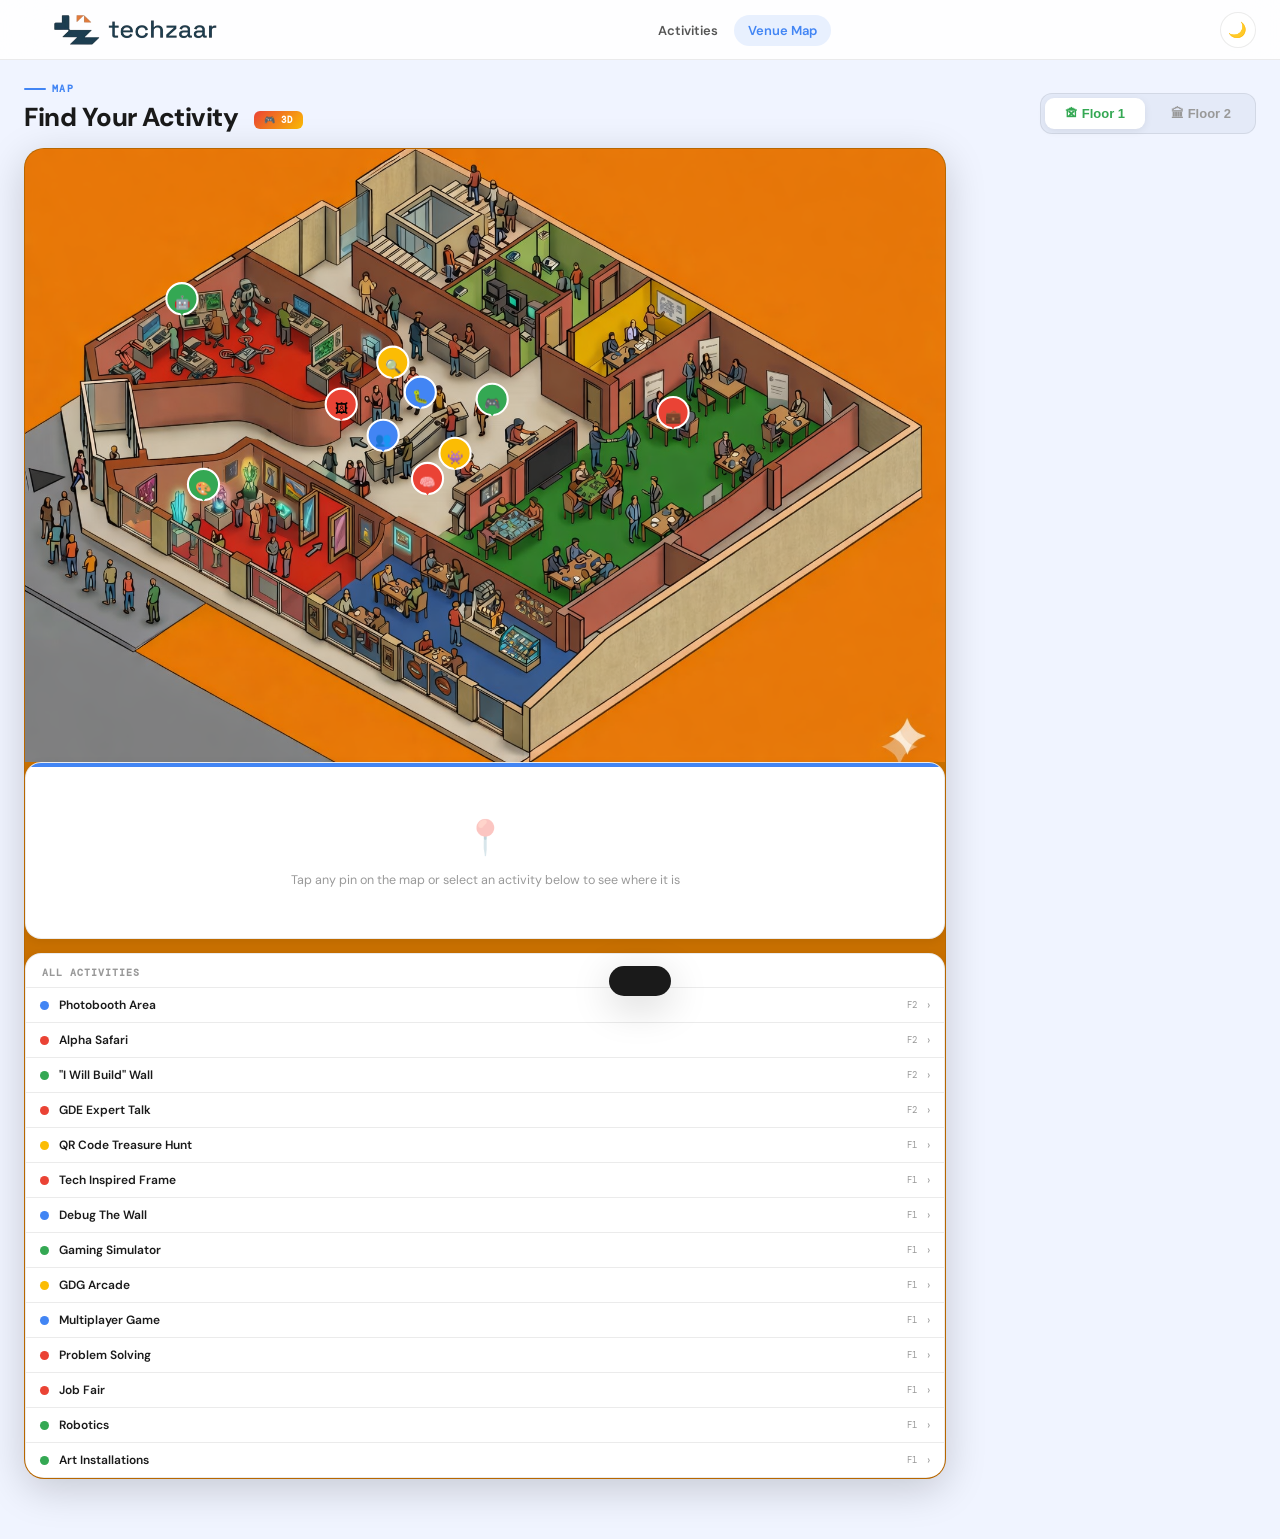
==== commit 85e3d0a7: "deploy fix" ====
--- a/map.html
+++ b/map.html
@@ -750,7 +750,7 @@
 
                 <div class="map-floor on" id="fl1">
                     <div class="map-inner">
-                        <img class="map-img" src="assets/images/iso-f1.png" alt="Floor 1 3D Map" draggable="false">
+                        <img class="map-img" src="assets/images/Iso-f1.png" alt="Floor 1 3D Map" draggable="false">
                         <svg class="pin-overlay" viewBox="0 0 1536 1024" xmlns="http://www.w3.org/2000/svg"
                             font-family="DM Sans,sans-serif">
 
@@ -932,7 +932,7 @@
 
                 <div class="map-floor" id="fl2">
                     <div class="map-inner">
-                        <img class="map-img" src="assets/images/iso-f2.png" alt="Floor 2 3D Map" draggable="false">
+                        <img class="map-img" src="assets/images/Iso-f2.png" alt="Floor 2 3D Map" draggable="false">
                         <svg class="pin-overlay" viewBox="0 0 1536 1024" xmlns="http://www.w3.org/2000/svg"
                             font-family="DM Sans,sans-serif">
 
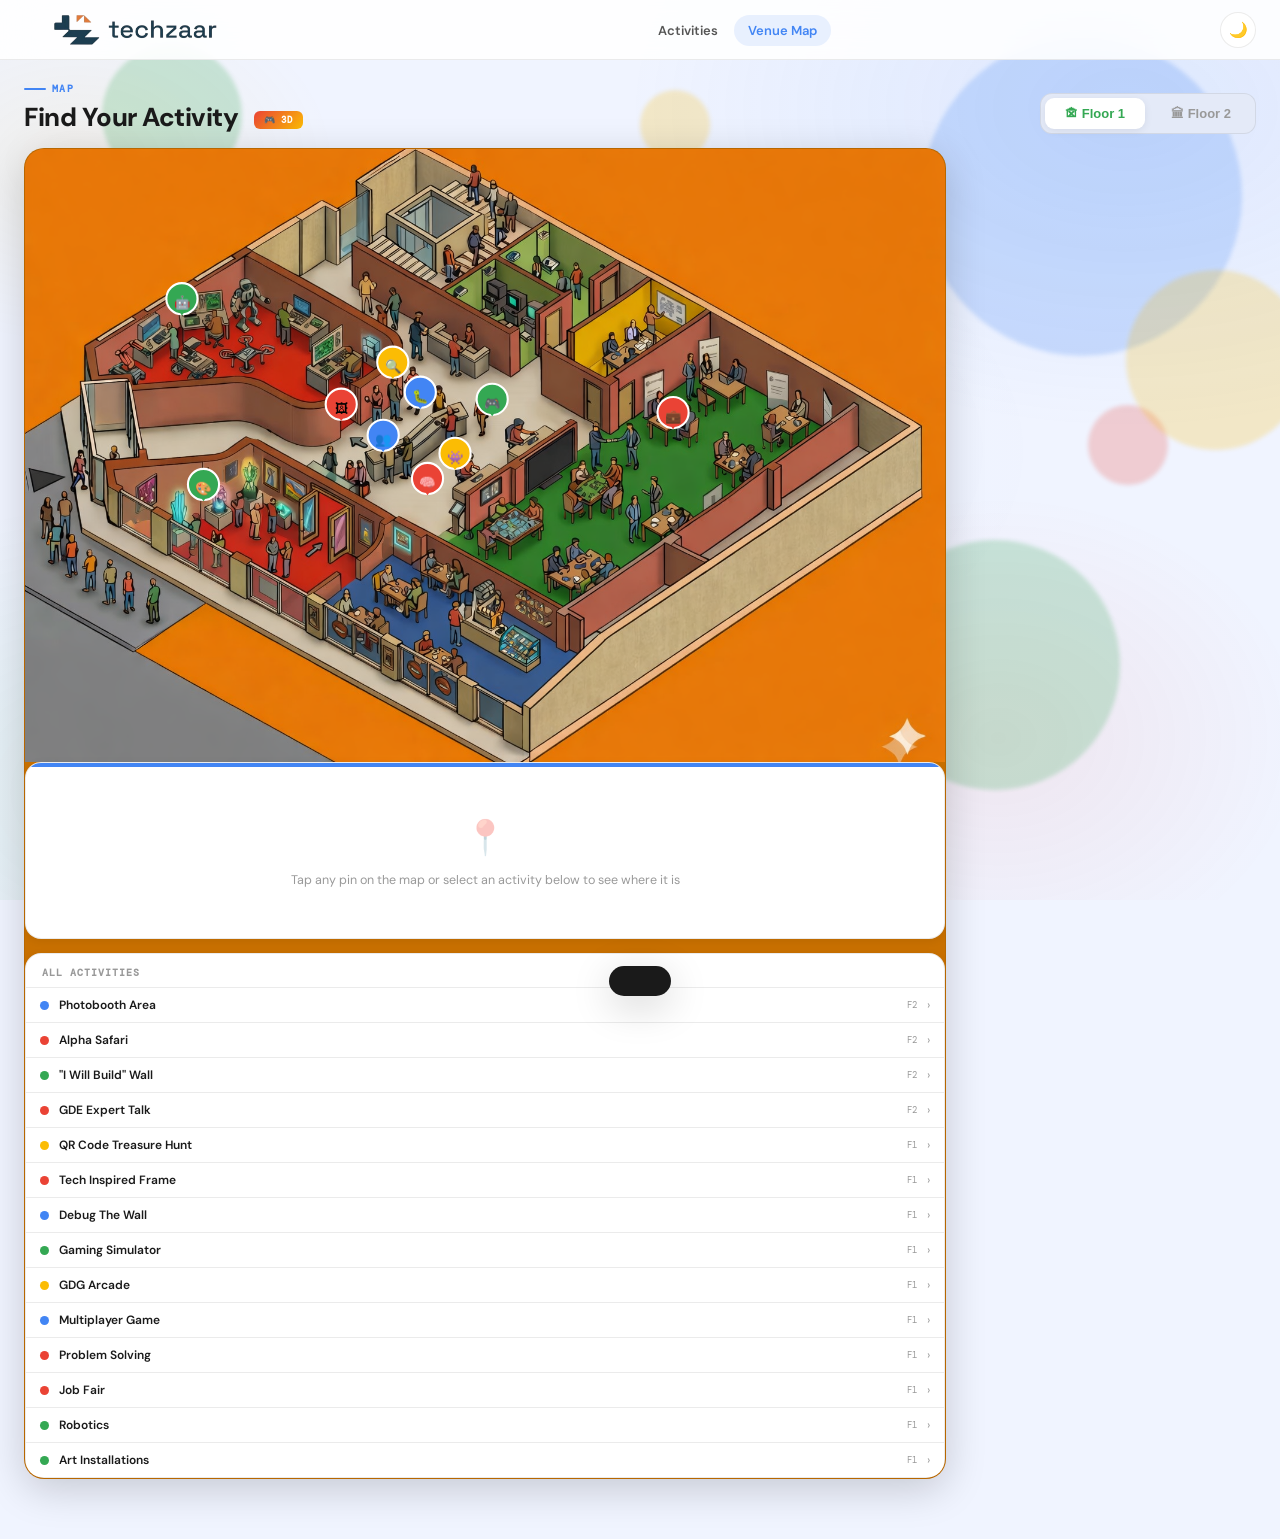
==== commit a508b512: "same bg" ====
--- a/map.html
+++ b/map.html
@@ -53,7 +53,73 @@
             font-family: 'DM Sans', sans-serif;
             background: var(--bg);
             color: var(--t1);
+            -webkit-font-smoothing: antialiased;
+            overflow-x: hidden;
+            transition: background .35s, color .35s;
+            /* The blob canvas sits behind everything */
+            position: relative;
             min-height: 100vh;
+        }
+
+        /* ═══════════════════════════ FULL-PAGE BLOB LAYER ═══════════════════════════ */
+        /* Fixed so blobs stay put as user scrolls — covers entire page */
+        #blob-canvas {
+            position: fixed;
+            inset: 0;
+            z-index: 0;
+            pointer-events: none;
+            overflow: hidden;
+        }
+
+        /* Gradient mesh — subtle colour washes across the whole viewport */
+        #blob-canvas::before {
+            content: '';
+            position: absolute;
+            inset: 0;
+            background:
+                radial-gradient(ellipse 60% 55% at 88% 12%, rgba(66, 133, 244, .11) 0%, transparent 65%),
+                radial-gradient(ellipse 50% 50% at 10% 88%, rgba(52, 168, 83, .09) 0%, transparent 65%),
+                radial-gradient(ellipse 40% 45% at 78% 82%, rgba(234, 67, 53, .08) 0%, transparent 60%),
+                radial-gradient(ellipse 35% 35% at 6% 18%, rgba(251, 188, 4, .08) 0%, transparent 58%),
+                radial-gradient(ellipse 45% 40% at 50% 50%, rgba(66, 133, 244, .04) 0%, transparent 70%);
+        }
+
+        [data-theme="dark"] #blob-canvas::before {
+            background:
+                radial-gradient(ellipse 60% 55% at 88% 12%, rgba(66, 133, 244, .17) 0%, transparent 65%),
+                radial-gradient(ellipse 50% 50% at 10% 88%, rgba(52, 168, 83, .13) 0%, transparent 65%),
+                radial-gradient(ellipse 40% 45% at 78% 82%, rgba(234, 67, 53, .11) 0%, transparent 60%),
+                radial-gradient(ellipse 35% 35% at 6% 18%, rgba(251, 188, 4, .11) 0%, transparent 58%),
+                radial-gradient(ellipse 45% 40% at 50% 50%, rgba(66, 133, 244, .06) 0%, transparent 70%);
+        }
+
+        /* Individual floating blobs */
+        .blob {
+            position: absolute;
+            border-radius: 50%;
+            opacity: .22;
+            filter: blur(2px);
+            animation: bfloat ease-in-out infinite;
+        }
+
+        [data-theme="dark"] .blob {
+            opacity: .20;
+        }
+
+        @keyframes bfloat {
+
+            0%,
+            100% {
+                transform: translateY(0) scale(1);
+            }
+
+            33% {
+                transform: translateY(-22px) scale(1.04);
+            }
+
+            66% {
+                transform: translateY(14px) scale(.97);
+            }
         }
 
         /* ═══ NAVBAR (same as index.html) ═══ */
@@ -209,6 +275,8 @@
 
         .page {
             padding-top: 60px;
+            position: relative;
+            z-index: 1;
         }
 
         .map-header {
@@ -716,6 +784,49 @@
 </head>
 
 <body>
+    <!-- ══════ FULL-PAGE BLOB LAYER ══════ -->
+    <div id="blob-canvas">
+        <!-- Blue blobs -->
+        <div class="blob" style="width:320px;height:320px;background:#4285F4;top:4%;left:72%;animation-duration:10s;">
+        </div>
+        <div class="blob"
+            style="width:160px;height:160px;background:#4285F4;top:55%;left:12%;animation-duration:13s;animation-delay:-6s;">
+        </div>
+        <div class="blob"
+            style="width:100px;height:100px;background:#4285F4;top:82%;left:58%;animation-duration:17s;animation-delay:-4s;">
+        </div>
+        <!-- Red blobs -->
+        <div class="blob"
+            style="width:220px;height:220px;background:#EA4335;top:72%;left:2%;animation-duration:12s;animation-delay:-3s;">
+        </div>
+        <div class="blob"
+            style="width:120px;height:120px;background:#EA4335;top:18%;left:30%;animation-duration:15s;animation-delay:-8s;">
+        </div>
+        <div class="blob"
+            style="width:80px;height:80px;background:#EA4335;top:45%;left:85%;animation-duration:18s;animation-delay:-10s;">
+        </div>
+        <!-- Yellow blobs -->
+        <div class="blob"
+            style="width:180px;height:180px;background:#FBBC04;top:30%;left:88%;animation-duration:11s;animation-delay:-5s;">
+        </div>
+        <div class="blob"
+            style="width:110px;height:110px;background:#FBBC04;top:88%;left:25%;animation-duration:14s;animation-delay:-2s;">
+        </div>
+        <div class="blob"
+            style="width:70px;height:70px;background:#FBBC04;top:10%;left:50%;animation-duration:19s;animation-delay:-11s;">
+        </div>
+        <!-- Green blobs -->
+        <div class="blob"
+            style="width:250px;height:250px;background:#34A853;top:60%;left:68%;animation-duration:9s;animation-delay:-7s;">
+        </div>
+        <div class="blob"
+            style="width:140px;height:140px;background:#34A853;top:5%;left:8%;animation-duration:16s;animation-delay:-1s;">
+        </div>
+        <div class="blob"
+            style="width:90px;height:90px;background:#34A853;top:40%;left:42%;animation-duration:20s;animation-delay:-13s;">
+        </div>
+    </div>
+
     <nav class="nav">
         <a href="index.html" class="nav-brand" aria-label="TechZaar Home">
             <img src="assets/images/techzaar.png" alt="TechZaar Logo" class="brand-logo logo-light" />
@@ -1168,6 +1279,23 @@
             document.querySelectorAll('.nav-links a').forEach(link => {
                 if (link.getAttribute('href') === currentPage) link.classList.add('active');
             });
+
+            /* Subtle mouse parallax on blobs */
+            let mx = 0, my = 0;
+            document.addEventListener('mousemove', e => {
+                mx = (e.clientX / window.innerWidth - 0.5) * 2;
+                my = (e.clientY / window.innerHeight - 0.5) * 2;
+            });
+            const blobs = document.querySelectorAll('.blob');
+            (function tick() {
+                blobs.forEach((b, i) => {
+                    const depth = (i % 4 + 1) * 6;
+                    // Only add parallax offset on top of the CSS animation
+                    b.style.setProperty('--px', `${mx * depth}px`);
+                    b.style.setProperty('--py', `${my * depth}px`);
+                });
+                requestAnimationFrame(tick);
+            })();
         </script>
 </body>
 
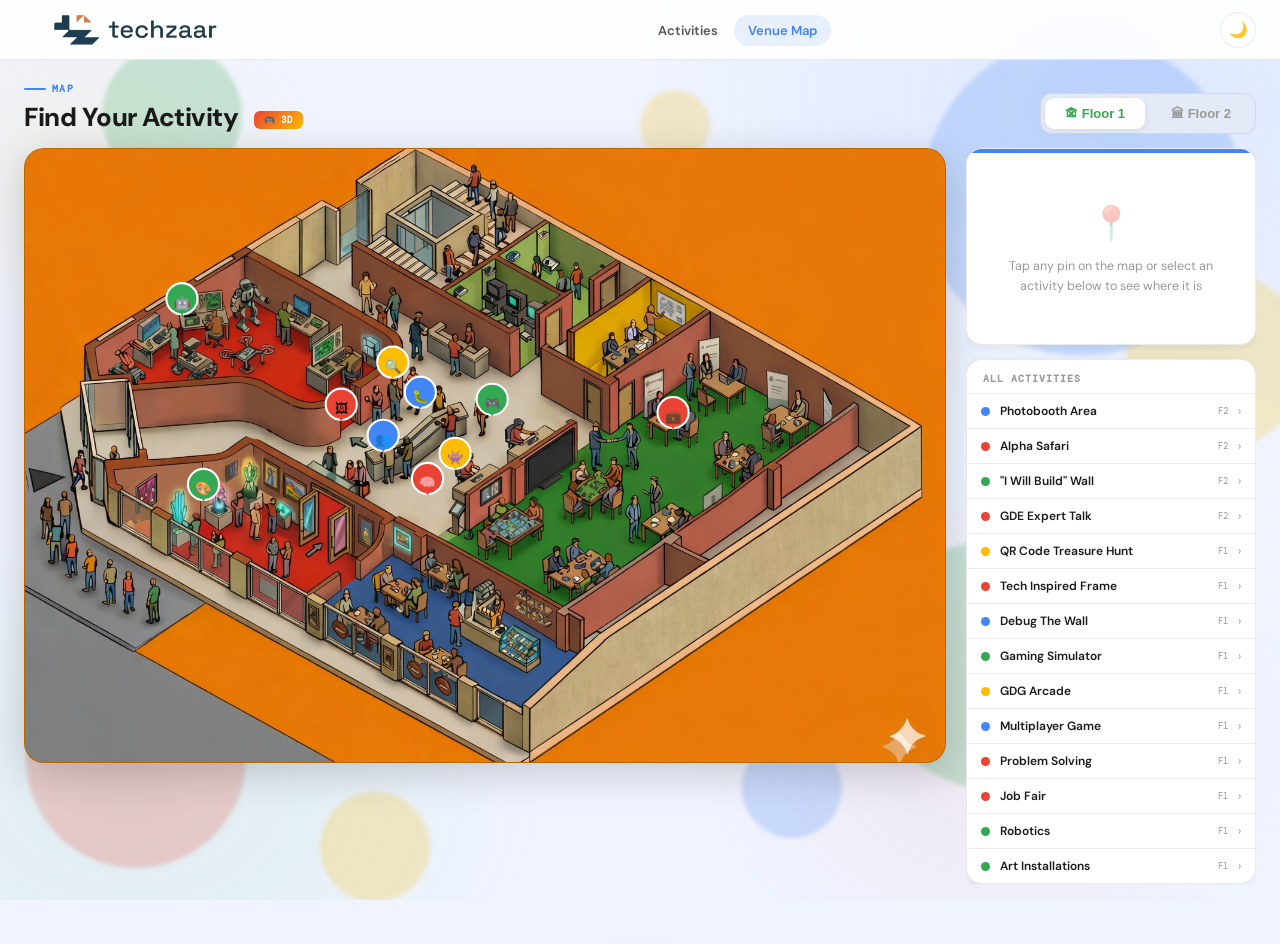
==== commit 2dfb9023: "h" ====
--- a/map.html
+++ b/map.html
@@ -56,13 +56,10 @@
             -webkit-font-smoothing: antialiased;
             overflow-x: hidden;
             transition: background .35s, color .35s;
-            /* The blob canvas sits behind everything */
             position: relative;
             min-height: 100vh;
         }
 
-        /* ═══════════════════════════ FULL-PAGE BLOB LAYER ═══════════════════════════ */
-        /* Fixed so blobs stay put as user scrolls — covers entire page */
         #blob-canvas {
             position: fixed;
             inset: 0;
@@ -71,7 +68,6 @@
             overflow: hidden;
         }
 
-        /* Gradient mesh — subtle colour washes across the whole viewport */
         #blob-canvas::before {
             content: '';
             position: absolute;
@@ -93,7 +89,6 @@
                 radial-gradient(ellipse 45% 40% at 50% 50%, rgba(66, 133, 244, .06) 0%, transparent 70%);
         }
 
-        /* Individual floating blobs */
         .blob {
             position: absolute;
             border-radius: 50%;
@@ -122,7 +117,7 @@
             }
         }
 
-        /* ═══ NAVBAR (same as index.html) ═══ */
+        /* ═══ NAVBAR ═══ */
         .nav {
             position: fixed;
             top: 0;
@@ -273,6 +268,7 @@
             }
         }
 
+        /* ═══ PAGE ═══ */
         .page {
             padding-top: 60px;
             position: relative;
@@ -369,6 +365,7 @@
             color: var(--B);
         }
 
+        /* ═══ MAP LAYOUT — map left, sidebar right ═══ */
         .map-layout {
             max-width: 1300px;
             margin: 0 auto;
@@ -480,78 +477,29 @@
             display: block;
         }
 
-        .f2-placeholder {
-            display: flex;
-            flex-direction: column;
-            align-items: center;
-            justify-content: center;
-            gap: 14px;
-            padding: 60px 30px;
-            text-align: center;
-            background: linear-gradient(145deg, #dce8ff, #e8f0fe);
-            min-height: 400px;
-        }
-
-        [data-theme=dark] .f2-placeholder {
-            background: linear-gradient(145deg, #111d30, #0d1a2e);
-        }
-
-        .f2-placeholder-ico {
-            font-size: 48px;
-            opacity: .4;
-        }
-
-        .f2-placeholder-txt {
-            font-size: 14px;
-            color: var(--t2);
-            line-height: 1.65;
-        }
-
-        .f2-placeholder-badge {
-            font-family: 'DM Mono', monospace;
-            font-size: 10px;
-            font-weight: 700;
-            letter-spacing: .12em;
-            text-transform: uppercase;
-            color: var(--B);
-            background: color-mix(in srgb, var(--B) 12%, transparent);
-            padding: 5px 12px;
-            border-radius: 20px;
-        }
-
-        .f2-btns {
-            display: flex;
-            flex-direction: column;
-            gap: 8px;
-            width: 100%;
-            max-width: 290px;
-            margin-top: 6px;
-        }
-
-        .f2-btn {
-            padding: 10px 16px;
-            border-radius: 10px;
-            font-weight: 700;
-            font-size: 13px;
-            cursor: pointer;
-            text-align: left;
-            display: flex;
-            align-items: center;
-            gap: 10px;
-            font-family: 'DM Sans', sans-serif;
-            transition: opacity .15s;
-        }
-
-        .f2-btn:hover {
-            opacity: .85;
-        }
-
+        /* ═══ SIDEBAR ═══ */
         .sidebar {
             display: flex;
             flex-direction: column;
             gap: 14px;
             position: sticky;
             top: 72px;
+            max-height: calc(100vh - 90px);
+            overflow-y: auto;
+        }
+
+        /* Hide scrollbar but allow scroll */
+        .sidebar::-webkit-scrollbar {
+            width: 4px;
+        }
+
+        .sidebar::-webkit-scrollbar-track {
+            background: transparent;
+        }
+
+        .sidebar::-webkit-scrollbar-thumb {
+            background: var(--bdr);
+            border-radius: 4px;
         }
 
         .info-card {
@@ -560,6 +508,7 @@
             border: 1.5px solid var(--bdr);
             box-shadow: var(--s1);
             overflow: hidden;
+            flex-shrink: 0;
         }
 
         .info-bar {
@@ -663,6 +612,7 @@
             border: 1.5px solid var(--bdr);
             box-shadow: var(--s1);
             overflow: hidden;
+            flex-shrink: 0;
         }
 
         .list-hdr {
@@ -723,6 +673,7 @@
             color: var(--t3);
         }
 
+        /* ═══ TOAST ═══ */
         .toast {
             position: fixed;
             bottom: 24px;
@@ -754,6 +705,7 @@
             border-radius: 50%;
         }
 
+        /* ═══ RESPONSIVE ═══ */
         @media(max-width:1000px) {
             .map-layout {
                 grid-template-columns: 1fr;
@@ -761,6 +713,8 @@
 
             .sidebar {
                 position: static;
+                max-height: none;
+                overflow-y: visible;
                 flex-direction: row;
                 flex-wrap: wrap;
             }
@@ -786,7 +740,6 @@
 <body>
     <!-- ══════ FULL-PAGE BLOB LAYER ══════ -->
     <div id="blob-canvas">
-        <!-- Blue blobs -->
         <div class="blob" style="width:320px;height:320px;background:#4285F4;top:4%;left:72%;animation-duration:10s;">
         </div>
         <div class="blob"
@@ -795,7 +748,6 @@
         <div class="blob"
             style="width:100px;height:100px;background:#4285F4;top:82%;left:58%;animation-duration:17s;animation-delay:-4s;">
         </div>
-        <!-- Red blobs -->
         <div class="blob"
             style="width:220px;height:220px;background:#EA4335;top:72%;left:2%;animation-duration:12s;animation-delay:-3s;">
         </div>
@@ -805,7 +757,6 @@
         <div class="blob"
             style="width:80px;height:80px;background:#EA4335;top:45%;left:85%;animation-duration:18s;animation-delay:-10s;">
         </div>
-        <!-- Yellow blobs -->
         <div class="blob"
             style="width:180px;height:180px;background:#FBBC04;top:30%;left:88%;animation-duration:11s;animation-delay:-5s;">
         </div>
@@ -815,7 +766,6 @@
         <div class="blob"
             style="width:70px;height:70px;background:#FBBC04;top:10%;left:50%;animation-duration:19s;animation-delay:-11s;">
         </div>
-        <!-- Green blobs -->
         <div class="blob"
             style="width:250px;height:250px;background:#34A853;top:60%;left:68%;animation-duration:9s;animation-delay:-7s;">
         </div>
@@ -827,17 +777,16 @@
         </div>
     </div>
 
+    <!-- ══════ NAVBAR ══════ -->
     <nav class="nav">
         <a href="index.html" class="nav-brand" aria-label="TechZaar Home">
             <img src="assets/images/techzaar.png" alt="TechZaar Logo" class="brand-logo logo-light" />
             <img src="assets/images/techzaar-dark.png" alt="TechZaar Logo" class="brand-logo logo-dark" />
         </a>
-
         <ul class="nav-links" id="navLinks">
             <li><a href="index.html">Activities</a></li>
-            <li><a href="map.html">Venue Map</a></li>
+            <li><a href="map.html" class="active">Venue Map</a></li>
         </ul>
-
         <div class="nav-r">
             <button class="tbtn" id="themeToggle" aria-label="Toggle theme">🌙</button>
             <button class="hbg" id="hbg" aria-label="Menu">
@@ -845,6 +794,8 @@
             </button>
         </div>
     </nav>
+
+    <!-- ══════ PAGE ══════ -->
     <div class="page">
         <div class="map-header">
             <div>
@@ -856,9 +807,13 @@
                 <button class="ftab f2" onclick="switchFloor(2)">&#127963; Floor 2</button>
             </div>
         </div>
+
         <div class="map-layout">
+
+            <!-- ══ MAP ══ -->
             <div class="map-wrap">
 
+                <!-- Floor 1 -->
                 <div class="map-floor on" id="fl1">
                     <div class="map-inner">
                         <img class="map-img" src="assets/images/Iso-f1.png" alt="Floor 1 3D Map" draggable="false">
@@ -1041,6 +996,7 @@
                     </div>
                 </div>
 
+                <!-- Floor 2 -->
                 <div class="map-floor" id="fl2">
                     <div class="map-inner">
                         <img class="map-img" src="assets/images/Iso-f2.png" alt="Floor 2 3D Map" draggable="false">
@@ -1119,184 +1075,189 @@
                     </div>
                 </div>
 
-                <div class="sidebar">
-                    <div class="info-card">
-                        <div class="info-bar" id="infoBar"></div>
-                        <div class="info-body">
-                            <div class="info-empty" id="infoEmpty">
-                                <div class="info-empty-ico">&#128205;</div>
-                                <div class="info-empty-txt">Tap any pin on the map or select an activity below to see
-                                    where it is</div>
-                            </div>
-                            <div class="info-detail" id="infoDetail">
-                                <span class="info-floor" id="infoFloor"></span>
-                                <span class="info-ico" id="infoIco"></span>
-                                <div class="info-name" id="infoName"></div>
-                                <div class="info-desc" id="infoDesc"></div>
-                                <div class="info-loc">&#128205; <span id="infoLoc"></span></div>
-                                <span class="info-tag" id="infoTag"></span>
-                            </div>
+            </div><!-- /.map-wrap -->
+
+            <!-- ══ SIDEBAR — sibling of map-wrap, appears in right column ══ -->
+            <div class="sidebar">
+                <div class="info-card">
+                    <div class="info-bar" id="infoBar"></div>
+                    <div class="info-body">
+                        <div class="info-empty" id="infoEmpty">
+                            <div class="info-empty-ico">&#128205;</div>
+                            <div class="info-empty-txt">Tap any pin on the map or select an activity below to see where
+                                it is</div>
                         </div>
-                    </div>
-                    <div class="act-list">
-                        <div class="list-hdr">All Activities</div>
-                        <div class="li" style="--lc:#4285F4" data-a="photobooth" onclick="pick('photobooth')">
-                            <div class="li-dot"></div><span class="li-name">Photobooth Area</span><span
-                                class="li-fl">F2</span><span class="li-arr">&#8250;</span>
+                        <div class="info-detail" id="infoDetail">
+                            <span class="info-floor" id="infoFloor"></span>
+                            <span class="info-ico" id="infoIco"></span>
+                            <div class="info-name" id="infoName"></div>
+                            <div class="info-desc" id="infoDesc"></div>
+                            <div class="info-loc">&#128205; <span id="infoLoc"></span></div>
+                            <span class="info-tag" id="infoTag"></span>
                         </div>
-                        <div class="li" style="--lc:#EA4335" data-a="alpha-safari" onclick="pick('alpha-safari')">
-                            <div class="li-dot"></div><span class="li-name">Alpha Safari</span><span
-                                class="li-fl">F2</span><span class="li-arr">&#8250;</span>
-                        </div>
-                        <div class="li" style="--lc:#34A853" data-a="build-wall" onclick="pick('build-wall')">
-                            <div class="li-dot"></div><span class="li-name">"I Will Build" Wall</span><span
-                                class="li-fl">F2</span><span class="li-arr">&#8250;</span>
-                        </div>
-                        <div class="li" style="--lc:#EA4335" data-a="gde-talk" onclick="pick('gde-talk')">
-                            <div class="li-dot"></div><span class="li-name">GDE Expert Talk</span><span
-                                class="li-fl">F2</span><span class="li-arr">&#8250;</span>
-                        </div>
-                        <div class="li" style="--lc:#FBBC04" data-a="qr-hunt" onclick="pick('qr-hunt')">
-                            <div class="li-dot"></div><span class="li-name">QR Code Treasure Hunt</span><span
-                                class="li-fl">F1</span><span class="li-arr">&#8250;</span>
-                        </div>
-                        <div class="li" style="--lc:#EA4335" data-a="tech-frame" onclick="pick('tech-frame')">
-                            <div class="li-dot"></div><span class="li-name">Tech Inspired Frame</span><span
-                                class="li-fl">F1</span><span class="li-arr">&#8250;</span>
-                        </div>
-                        <div class="li" style="--lc:#4285F4" data-a="debug-wall" onclick="pick('debug-wall')">
-                            <div class="li-dot"></div><span class="li-name">Debug The Wall</span><span
-                                class="li-fl">F1</span><span class="li-arr">&#8250;</span>
-                        </div>
-                        <div class="li" style="--lc:#34A853" data-a="gaming" onclick="pick('gaming')">
-                            <div class="li-dot"></div><span class="li-name">Gaming Simulator</span><span
-                                class="li-fl">F1</span><span class="li-arr">&#8250;</span>
-                        </div>
-                        <div class="li" style="--lc:#FBBC04" data-a="gdg-arcade" onclick="pick('gdg-arcade')">
-                            <div class="li-dot"></div><span class="li-name">GDG Arcade</span><span
-                                class="li-fl">F1</span><span class="li-arr">&#8250;</span>
-                        </div>
-                        <div class="li" style="--lc:#4285F4" data-a="multiplayer" onclick="pick('multiplayer')">
-                            <div class="li-dot"></div><span class="li-name">Multiplayer Game</span><span
-                                class="li-fl">F1</span><span class="li-arr">&#8250;</span>
-                        </div>
-                        <div class="li" style="--lc:#EA4335" data-a="problem-solving" onclick="pick('problem-solving')">
-                            <div class="li-dot"></div><span class="li-name">Problem Solving</span><span
-                                class="li-fl">F1</span><span class="li-arr">&#8250;</span>
-                        </div>
-                        <div class="li" style="--lc:#EA4335" data-a="job-fair" onclick="pick('job-fair')">
-                            <div class="li-dot"></div><span class="li-name">Job Fair</span><span
-                                class="li-fl">F1</span><span class="li-arr">&#8250;</span>
-                        </div>
-                        <div class="li" style="--lc:#34A853" data-a="robotics" onclick="pick('robotics')">
-                            <div class="li-dot"></div><span class="li-name">Robotics</span><span
-                                class="li-fl">F1</span><span class="li-arr">&#8250;</span>
-                        </div>
-                        <div class="li" style="--lc:#34A853" data-a="art" onclick="pick('art')">
-                            <div class="li-dot"></div><span class="li-name">Art Installations</span><span
-                                class="li-fl">F1</span><span class="li-arr">&#8250;</span>
-                        </div>
                     </div>
                 </div>
-            </div>
-        </div>
-        <div class="toast" id="toast"><span class="toast-dot" id="tDot"></span><span id="tTxt"></span></div>
-        <script>
-            const DATA = {
-                photobooth: { name: 'Photobooth Area', ico: '📸', floor: 2, loc: 'Floor 2 · Right Side Room', color: '#FBBC04', desc: 'Google-themed photo zone with Gemini prompt & Search bar frames. Strike a pose!', tag: '📱 Social Media' },
-                'build-wall': { name: '"I Will Build ___" Wall', ico: '🧱', floor: 2, loc: 'Roof Garden · Left Side', color: '#34A853', desc: 'Complete the sentence on a giant sticky-note board. Be part of the wall of dreams.', tag: '✍️ Interactive' },
-                'gde-talk': { name: 'GDE Expert Talk', ico: '🎙️', floor: 2, loc: 'Meeting Room · Floor 2', color: '#EA4335', desc: 'Live virtual session with a Google Developer Expert recognized worldwide.', tag: '🌍 Live Virtual Talk' },
-                'qr-hunt': { name: 'QR Code Treasure Hunt', ico: '🔍', floor: 1, loc: 'GDG Hub · Lobby Area', color: '#FBBC04', desc: 'QR codes are hidden all over the venue. Collect them all to win raffle prizes!', tag: '🎁 Raffle Prizes' },
-                'tech-frame': { name: 'Tech Inspired Frame', ico: '🖼️', floor: 1, loc: 'GDG Hub · Lobby Entry', color: '#EA4335', desc: 'Step inside a giant frame styled like a Gemini prompt or Google Search bar.', tag: '📷 Photo Op' },
-                'debug-wall': { name: 'Debug The Wall', ico: '🐛', floor: 1, loc: 'GDG Hub · Center Wall', color: '#4285F4', desc: 'A 1.5×1.5m printout of code hides exactly one bug. Can you find it?', tag: '💻 Dev Challenge' },
-                gaming: { name: 'Gaming Simulator', ico: '🎮', floor: 1, loc: 'Center · Big Screen Area', color: '#34A853', desc: 'Dedicated TV gaming zone. Pick up a controller and compete in friendly rounds.', tag: '🕹️ Entertainment' },
-                'gdg-arcade': { name: 'GDG Arcade', ico: '👾', floor: 1, loc: 'Center · Tabletop Area', color: '#FBBC04', desc: 'Original mini-games built by the GDG OC LIMU team. Exclusively for TechZaar.', tag: '🎲 GDG-Built' },
-                multiplayer: { name: 'Multiplayer Game', ico: '👥', floor: 1, loc: 'GDG Hub · Lobby Connector', color: '#4285F4', desc: 'Join from your phone and compete live on the big screen with everyone.', tag: '📲 Phone-Join' },
-                'problem-solving': { name: 'Problem Solving Competition', ico: '🧠', floor: 1, loc: 'Robotics Zone · Left Wing', color: '#EA4335', desc: 'Test your logic and coding skills live against the Benghazi tech community.', tag: '⚡ Competition' },
-                'alpha-safari': { name: 'Alpha Safari', ico: '🦁', floor: 2, loc: 'White Corridor · Lower Left', color: '#EA4335', desc: 'An immersive cultural tech safari experience. Explore the intersection of African heritage and modern technology.', tag: '🌍 Cultural Tech' },
-                'job-fair': { name: 'Job Fair', ico: '💼', floor: 1, loc: 'Green Room · Right Side', color: '#EA4335', desc: 'Connect with top tech companies and recruiters. Bring your CV and explore opportunities.', tag: '🏢 Careers' },
-                robotics: { name: 'Robotics', ico: '🤖', floor: 1, loc: 'Robotics Zone · Red Room', color: '#34A853', desc: 'Explore robotics demos, autonomous systems and hands-on builds by the LIMU tech club.', tag: '⚙️ Tech Demo' },
-                art: { name: 'Art Installations', ico: '🎨', floor: 1, loc: 'Art Zone · Lower Left Room', color: '#34A853', desc: 'Glowing sculptures, multi-screen exhibits, and digital canvases. Immersive tech-art fusion.', tag: '🎨 Immersive' },
-            };
-            function switchFloor(n) {
-                document.getElementById('fl1').classList.toggle('on', n === 1);
-                document.getElementById('fl2').classList.toggle('on', n === 2);
-                document.querySelectorAll('.ftab').forEach((t, i) => t.classList.toggle('active', i === n - 1));
-            }
-            function pick(id) {
-                const a = DATA[id]; if (!a) return;
-                switchFloor(a.floor);
-                document.querySelectorAll('.pin').forEach(p => p.classList.remove('lit'));
-                document.querySelectorAll('.li').forEach(l => l.classList.remove('on'));
-                const pin = document.getElementById('pin-' + id);
-                if (pin) pin.classList.add('lit');
-                const li = document.querySelector('.li[data-a="' + id + '"]');
-                if (li) { li.classList.add('on'); li.scrollIntoView({ behavior: 'smooth', block: 'nearest' }); }
-                document.getElementById('infoEmpty').style.display = 'none';
-                document.getElementById('infoDetail').classList.add('on');
-                document.getElementById('infoBar').style.background = a.color;
-                const fb = document.getElementById('infoFloor');
-                fb.textContent = 'Floor ' + a.floor; fb.style.background = a.color + '22'; fb.style.color = a.color;
-                document.getElementById('infoIco').textContent = a.ico;
-                document.getElementById('infoName').textContent = a.name;
-                document.getElementById('infoDesc').textContent = a.desc;
-                document.getElementById('infoLoc').textContent = a.loc;
-                const tag = document.getElementById('infoTag');
-                tag.textContent = a.tag; tag.style.background = a.color + '18'; tag.style.color = a.color;
-                const toast = document.getElementById('toast');
-                document.getElementById('tDot').style.background = a.color;
-                document.getElementById('tTxt').textContent = a.ico + ' ' + a.name + ' · Floor ' + a.floor;
-                toast.classList.add('on');
-                clearTimeout(window._tt);
-                window._tt = setTimeout(() => toast.classList.remove('on'), 3200);
-            }
-            window.addEventListener('DOMContentLoaded', () => {
-                const act = new URLSearchParams(location.search).get('activity');
-                if (act && DATA[act]) setTimeout(() => pick(act), 250);
+
+                <div class="act-list">
+                    <div class="list-hdr">All Activities</div>
+                    <div class="li" style="--lc:#4285F4" data-a="photobooth" onclick="pick('photobooth')">
+                        <div class="li-dot"></div><span class="li-name">Photobooth Area</span><span
+                            class="li-fl">F2</span><span class="li-arr">&#8250;</span>
+                    </div>
+                    <div class="li" style="--lc:#EA4335" data-a="alpha-safari" onclick="pick('alpha-safari')">
+                        <div class="li-dot"></div><span class="li-name">Alpha Safari</span><span
+                            class="li-fl">F2</span><span class="li-arr">&#8250;</span>
+                    </div>
+                    <div class="li" style="--lc:#34A853" data-a="build-wall" onclick="pick('build-wall')">
+                        <div class="li-dot"></div><span class="li-name">"I Will Build" Wall</span><span
+                            class="li-fl">F2</span><span class="li-arr">&#8250;</span>
+                    </div>
+                    <div class="li" style="--lc:#EA4335" data-a="gde-talk" onclick="pick('gde-talk')">
+                        <div class="li-dot"></div><span class="li-name">GDE Expert Talk</span><span
+                            class="li-fl">F2</span><span class="li-arr">&#8250;</span>
+                    </div>
+                    <div class="li" style="--lc:#FBBC04" data-a="qr-hunt" onclick="pick('qr-hunt')">
+                        <div class="li-dot"></div><span class="li-name">QR Code Treasure Hunt</span><span
+                            class="li-fl">F1</span><span class="li-arr">&#8250;</span>
+                    </div>
+                    <div class="li" style="--lc:#EA4335" data-a="tech-frame" onclick="pick('tech-frame')">
+                        <div class="li-dot"></div><span class="li-name">Tech Inspired Frame</span><span
+                            class="li-fl">F1</span><span class="li-arr">&#8250;</span>
+                    </div>
+                    <div class="li" style="--lc:#4285F4" data-a="debug-wall" onclick="pick('debug-wall')">
+                        <div class="li-dot"></div><span class="li-name">Debug The Wall</span><span
+                            class="li-fl">F1</span><span class="li-arr">&#8250;</span>
+                    </div>
+                    <div class="li" style="--lc:#34A853" data-a="gaming" onclick="pick('gaming')">
+                        <div class="li-dot"></div><span class="li-name">Gaming Simulator</span><span
+                            class="li-fl">F1</span><span class="li-arr">&#8250;</span>
+                    </div>
+                    <div class="li" style="--lc:#FBBC04" data-a="gdg-arcade" onclick="pick('gdg-arcade')">
+                        <div class="li-dot"></div><span class="li-name">GDG Arcade</span><span
+                            class="li-fl">F1</span><span class="li-arr">&#8250;</span>
+                    </div>
+                    <div class="li" style="--lc:#4285F4" data-a="multiplayer" onclick="pick('multiplayer')">
+                        <div class="li-dot"></div><span class="li-name">Multiplayer Game</span><span
+                            class="li-fl">F1</span><span class="li-arr">&#8250;</span>
+                    </div>
+                    <div class="li" style="--lc:#EA4335" data-a="problem-solving" onclick="pick('problem-solving')">
+                        <div class="li-dot"></div><span class="li-name">Problem Solving</span><span
+                            class="li-fl">F1</span><span class="li-arr">&#8250;</span>
+                    </div>
+                    <div class="li" style="--lc:#EA4335" data-a="job-fair" onclick="pick('job-fair')">
+                        <div class="li-dot"></div><span class="li-name">Job Fair</span><span
+                            class="li-fl">F1</span><span class="li-arr">&#8250;</span>
+                    </div>
+                    <div class="li" style="--lc:#34A853" data-a="robotics" onclick="pick('robotics')">
+                        <div class="li-dot"></div><span class="li-name">Robotics</span><span
+                            class="li-fl">F1</span><span class="li-arr">&#8250;</span>
+                    </div>
+                    <div class="li" style="--lc:#34A853" data-a="art" onclick="pick('art')">
+                        <div class="li-dot"></div><span class="li-name">Art Installations</span><span
+                            class="li-fl">F1</span><span class="li-arr">&#8250;</span>
+                    </div>
+                </div>
+            </div><!-- /.sidebar -->
+
+        </div><!-- /.map-layout -->
+
+    </div><!-- /.page -->
+
+    <div class="toast" id="toast"><span class="toast-dot" id="tDot"></span><span id="tTxt"></span></div>
+
+    <script>
+        const DATA = {
+            photobooth: { name: 'Photobooth Area', ico: '📸', floor: 2, loc: 'Floor 2 · Right Side Room', color: '#FBBC04', desc: 'Google-themed photo zone with Gemini prompt & Search bar frames. Strike a pose!', tag: '📱 Social Media' },
+            'build-wall': { name: '"I Will Build ___" Wall', ico: '🧱', floor: 2, loc: 'Roof Garden · Left Side', color: '#34A853', desc: 'Complete the sentence on a giant sticky-note board. Be part of the wall of dreams.', tag: '✍️ Interactive' },
+            'gde-talk': { name: 'GDE Expert Talk', ico: '🎙️', floor: 2, loc: 'Meeting Room · Floor 2', color: '#EA4335', desc: 'Live virtual session with a Google Developer Expert recognized worldwide.', tag: '🌍 Live Virtual Talk' },
+            'qr-hunt': { name: 'QR Code Treasure Hunt', ico: '🔍', floor: 1, loc: 'GDG Hub · Lobby Area', color: '#FBBC04', desc: 'QR codes are hidden all over the venue. Collect them all to win raffle prizes!', tag: '🎁 Raffle Prizes' },
+            'tech-frame': { name: 'Tech Inspired Frame', ico: '🖼️', floor: 1, loc: 'GDG Hub · Lobby Entry', color: '#EA4335', desc: 'Step inside a giant frame styled like a Gemini prompt or Google Search bar.', tag: '📷 Photo Op' },
+            'debug-wall': { name: 'Debug The Wall', ico: '🐛', floor: 1, loc: 'GDG Hub · Center Wall', color: '#4285F4', desc: 'A 1.5×1.5m printout of code hides exactly one bug. Can you find it?', tag: '💻 Dev Challenge' },
+            gaming: { name: 'Gaming Simulator', ico: '🎮', floor: 1, loc: 'Center · Big Screen Area', color: '#34A853', desc: 'Dedicated TV gaming zone. Pick up a controller and compete in friendly rounds.', tag: '🕹️ Entertainment' },
+            'gdg-arcade': { name: 'GDG Arcade', ico: '👾', floor: 1, loc: 'Center · Tabletop Area', color: '#FBBC04', desc: 'Original mini-games built by the GDG OC LIMU team. Exclusively for TechZaar.', tag: '🎲 GDG-Built' },
+            multiplayer: { name: 'Multiplayer Game', ico: '👥', floor: 1, loc: 'GDG Hub · Lobby Connector', color: '#4285F4', desc: 'Join from your phone and compete live on the big screen with everyone.', tag: '📲 Phone-Join' },
+            'problem-solving': { name: 'Problem Solving Competition', ico: '🧠', floor: 1, loc: 'Robotics Zone · Left Wing', color: '#EA4335', desc: 'Test your logic and coding skills live against the Benghazi tech community.', tag: '⚡ Competition' },
+            'alpha-safari': { name: 'Alpha Safari', ico: '🦁', floor: 2, loc: 'White Corridor · Lower Left', color: '#EA4335', desc: 'An immersive cultural tech safari experience. Explore the intersection of African heritage and modern technology.', tag: '🌍 Cultural Tech' },
+            'job-fair': { name: 'Job Fair', ico: '💼', floor: 1, loc: 'Green Room · Right Side', color: '#EA4335', desc: 'Connect with top tech companies and recruiters. Bring your CV and explore opportunities.', tag: '🏢 Careers' },
+            robotics: { name: 'Robotics', ico: '🤖', floor: 1, loc: 'Robotics Zone · Red Room', color: '#34A853', desc: 'Explore robotics demos, autonomous systems and hands-on builds by the LIMU tech club.', tag: '⚙️ Tech Demo' },
+            art: { name: 'Art Installations', ico: '🎨', floor: 1, loc: 'Art Zone · Lower Left Room', color: '#34A853', desc: 'Glowing sculptures, multi-screen exhibits, and digital canvases. Immersive tech-art fusion.', tag: '🎨 Immersive' },
+        };
+
+        function switchFloor(n) {
+            document.getElementById('fl1').classList.toggle('on', n === 1);
+            document.getElementById('fl2').classList.toggle('on', n === 2);
+            document.querySelectorAll('.ftab').forEach((t, i) => t.classList.toggle('active', i === n - 1));
+        }
+
+        function pick(id) {
+            const a = DATA[id]; if (!a) return;
+            switchFloor(a.floor);
+            document.querySelectorAll('.pin').forEach(p => p.classList.remove('lit'));
+            document.querySelectorAll('.li').forEach(l => l.classList.remove('on'));
+            const pin = document.getElementById('pin-' + id);
+            if (pin) pin.classList.add('lit');
+            const li = document.querySelector('.li[data-a="' + id + '"]');
+            if (li) { li.classList.add('on'); li.scrollIntoView({ behavior: 'smooth', block: 'nearest' }); }
+            document.getElementById('infoEmpty').style.display = 'none';
+            document.getElementById('infoDetail').classList.add('on');
+            document.getElementById('infoBar').style.background = a.color;
+            const fb = document.getElementById('infoFloor');
+            fb.textContent = 'Floor ' + a.floor; fb.style.background = a.color + '22'; fb.style.color = a.color;
+            document.getElementById('infoIco').textContent = a.ico;
+            document.getElementById('infoName').textContent = a.name;
+            document.getElementById('infoDesc').textContent = a.desc;
+            document.getElementById('infoLoc').textContent = a.loc;
+            const tag = document.getElementById('infoTag');
+            tag.textContent = a.tag; tag.style.background = a.color + '18'; tag.style.color = a.color;
+            const toast = document.getElementById('toast');
+            document.getElementById('tDot').style.background = a.color;
+            document.getElementById('tTxt').textContent = a.ico + ' ' + a.name + ' · Floor ' + a.floor;
+            toast.classList.add('on');
+            clearTimeout(window._tt);
+            window._tt = setTimeout(() => toast.classList.remove('on'), 3200);
+        }
+
+        window.addEventListener('DOMContentLoaded', () => {
+            const act = new URLSearchParams(location.search).get('activity');
+            if (act && DATA[act]) setTimeout(() => pick(act), 250);
+        });
+
+        /* Theme */
+        const T = document.getElementById('themeToggle'), R = document.documentElement;
+        const sv = localStorage.getItem('tz-theme') || 'light';
+        R.setAttribute('data-theme', sv);
+        T.textContent = sv === 'dark' ? '☀️' : '🌙';
+        T.addEventListener('click', () => {
+            const n = R.getAttribute('data-theme') === 'dark' ? 'light' : 'dark';
+            R.setAttribute('data-theme', n);
+            localStorage.setItem('tz-theme', n);
+            T.textContent = n === 'dark' ? '☀️' : '🌙';
+        });
+
+        /* Hamburger */
+        document.getElementById('hbg').addEventListener('click', () =>
+            document.getElementById('navLinks').classList.toggle('open')
+        );
+        document.querySelectorAll('.nav-links a').forEach(l =>
+            l.addEventListener('click', () => document.getElementById('navLinks').classList.remove('open'))
+        );
+
+        /* Blob parallax */
+        let mx = 0, my = 0;
+        document.addEventListener('mousemove', e => {
+            mx = (e.clientX / window.innerWidth - 0.5) * 2;
+            my = (e.clientY / window.innerHeight - 0.5) * 2;
+        });
+        const blobs = document.querySelectorAll('.blob');
+        (function tick() {
+            blobs.forEach((b, i) => {
+                const depth = (i % 4 + 1) * 6;
+                b.style.setProperty('--px', `${mx * depth}px`);
+                b.style.setProperty('--py', `${my * depth}px`);
             });
-            /* ── Theme (shared key with index.html) ── */
-            const T = document.getElementById('themeToggle'), R = document.documentElement;
-            const sv = localStorage.getItem('tz-theme') || 'light';
-            R.setAttribute('data-theme', sv);
-            T.textContent = sv === 'dark' ? '☀️' : '🌙';
-            T.addEventListener('click', () => {
-                const n = R.getAttribute('data-theme') === 'dark' ? 'light' : 'dark';
-                R.setAttribute('data-theme', n);
-                localStorage.setItem('tz-theme', n);
-                T.textContent = n === 'dark' ? '☀️' : '🌙';
-            });
-
-            /* ── Hamburger ── */
-            document.getElementById('hbg').addEventListener('click', () =>
-                document.getElementById('navLinks').classList.toggle('open')
-            );
-            document.querySelectorAll('.nav-links a').forEach(l =>
-                l.addEventListener('click', () => document.getElementById('navLinks').classList.remove('open'))
-            );
-
-            /* ── Active nav link ── */
-            const currentPage = window.location.pathname.split('/').pop() || 'map.html';
-            document.querySelectorAll('.nav-links a').forEach(link => {
-                if (link.getAttribute('href') === currentPage) link.classList.add('active');
-            });
-
-            /* Subtle mouse parallax on blobs */
-            let mx = 0, my = 0;
-            document.addEventListener('mousemove', e => {
-                mx = (e.clientX / window.innerWidth - 0.5) * 2;
-                my = (e.clientY / window.innerHeight - 0.5) * 2;
-            });
-            const blobs = document.querySelectorAll('.blob');
-            (function tick() {
-                blobs.forEach((b, i) => {
-                    const depth = (i % 4 + 1) * 6;
-                    // Only add parallax offset on top of the CSS animation
-                    b.style.setProperty('--px', `${mx * depth}px`);
-                    b.style.setProperty('--py', `${my * depth}px`);
-                });
-                requestAnimationFrame(tick);
-            })();
-        </script>
+            requestAnimationFrame(tick);
+        })();
+    </script>
 </body>
 
 </html>
